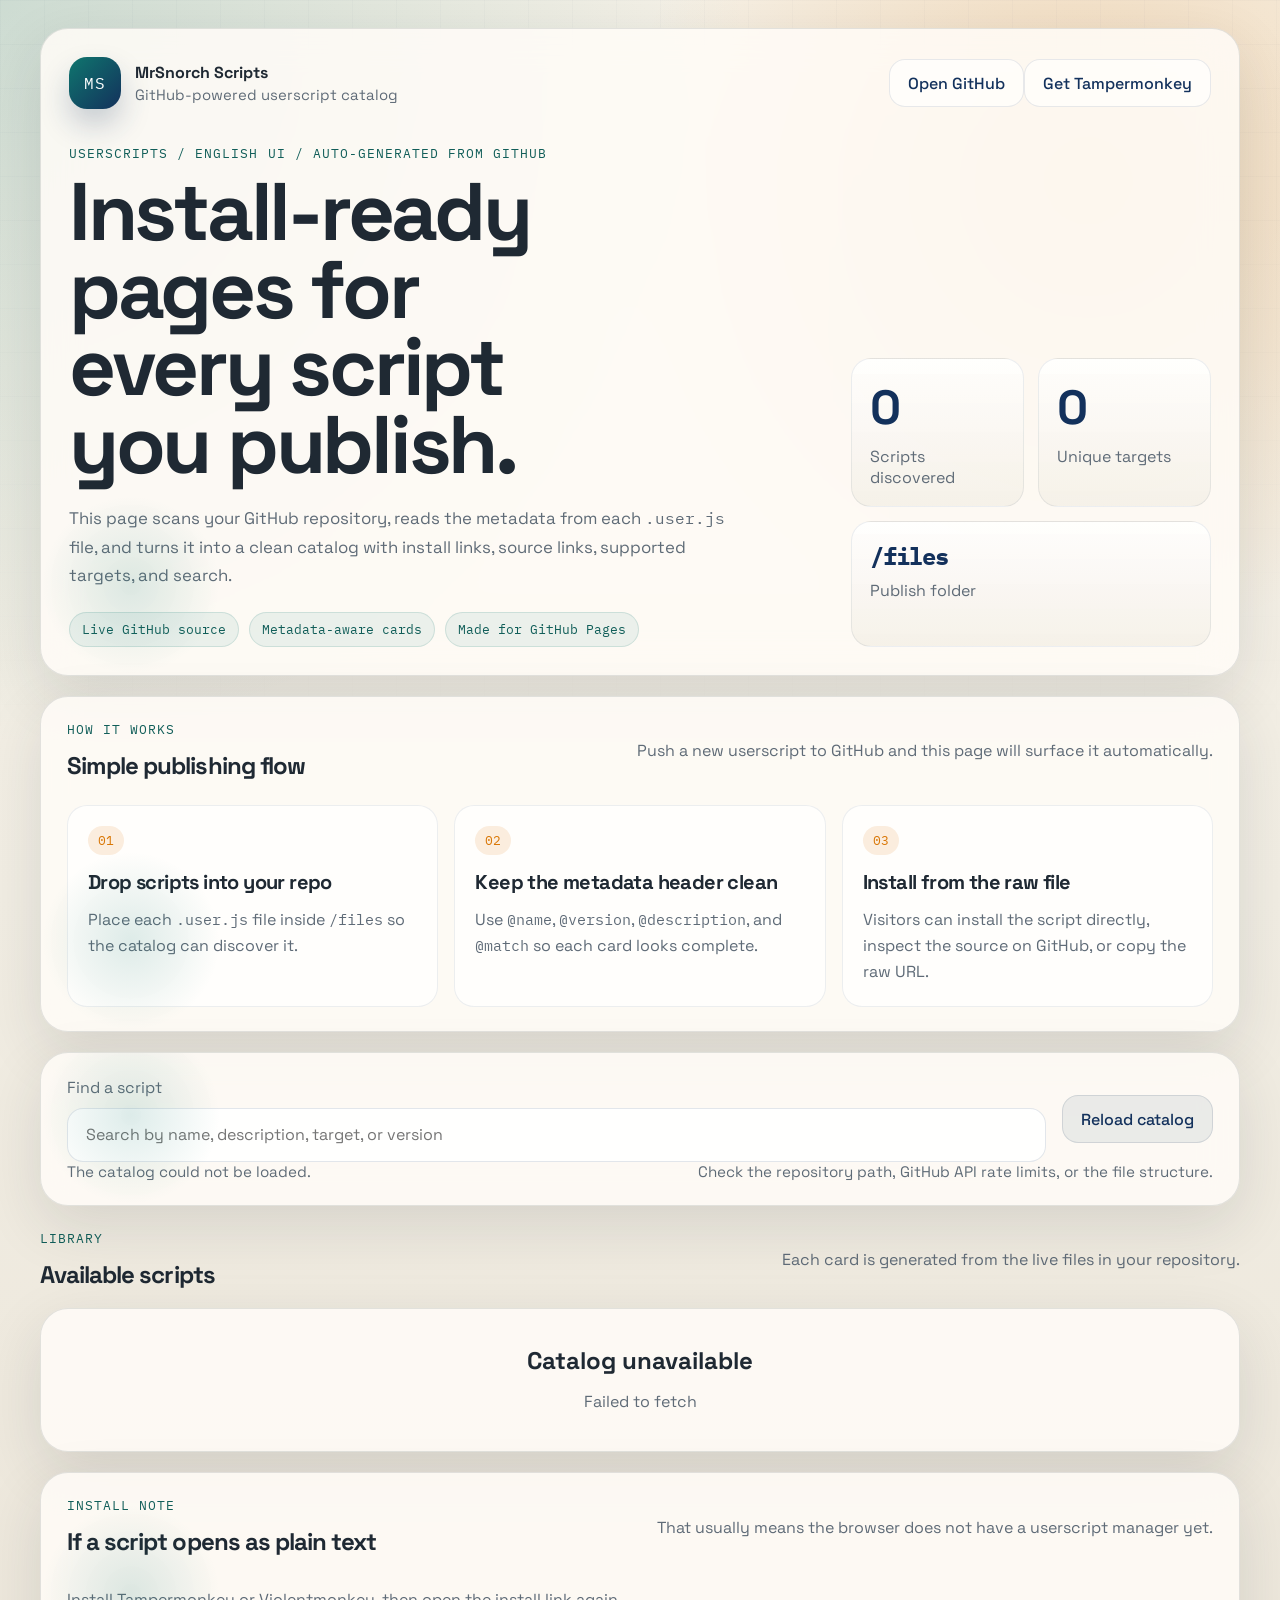
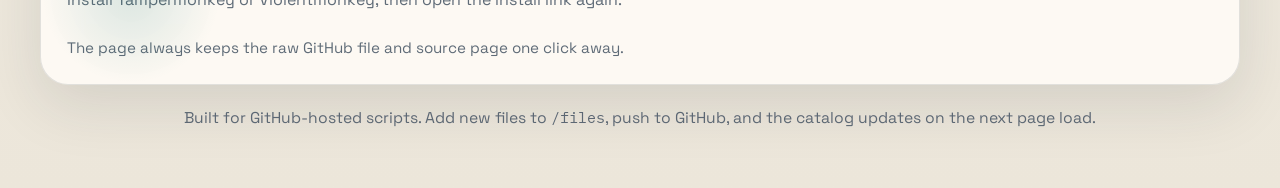
==== index.html @ c948396b "FIX" ====
<!DOCTYPE html>
<html lang="en">
<head>
  <meta charset="UTF-8">
  <meta name="viewport" content="width=device-width, initial-scale=1">
  <meta name="description" content="Install-ready catalog for GitHub-hosted userscripts.">
  <meta name="theme-color" content="#f1ede3">
  <title>MrSnorch Scripts</title>
  <link rel="preconnect" href="https://fonts.googleapis.com">
  <link rel="preconnect" href="https://fonts.gstatic.com" crossorigin>
  <link href="https://fonts.googleapis.com/css2?family=IBM+Plex+Mono:wght@400;500&family=Space+Grotesk:wght@500;700&display=swap" rel="stylesheet">
  <link rel="stylesheet" href="styles.css">
  <script defer src="app.js"></script>
</head>
<body
  data-github-user="MrSnorch"
  data-github-repo="scripts"
  data-scripts-path="files"
  data-owner-name="MrSnorch"
>
  <div class="page-shell">
    <header class="hero panel">
      <div class="hero__top">
        <a class="brand" id="repoBrand" href="https://github.com/MrSnorch/scripts" target="_blank" rel="noreferrer">
          <span class="brand__mark">MS</span>
          <span class="brand__text">
            <strong>MrSnorch Scripts</strong>
            <span>GitHub-powered userscript catalog</span>
          </span>
        </a>

        <div class="hero__actions">
          <a class="button button--ghost" id="repoLink" href="https://github.com/MrSnorch/scripts" target="_blank" rel="noreferrer">Open GitHub</a>
          <a class="button button--ghost" href="https://www.tampermonkey.net/" target="_blank" rel="noreferrer">Get Tampermonkey</a>
        </div>
      </div>

      <div class="hero__content">
        <div class="hero__copy">
          <p class="eyebrow">Userscripts / English UI / Auto-generated from GitHub</p>
          <h1>Install-ready pages for every script you publish.</h1>
          <p class="hero__description">
            This page scans your GitHub repository, reads the metadata from each <code>.user.js</code> file,
            and turns it into a clean catalog with install links, source links, supported targets, and search.
          </p>

          <div class="hero__pills">
            <span class="pill">Live GitHub source</span>
            <span class="pill">Metadata-aware cards</span>
            <span class="pill">Made for GitHub Pages</span>
          </div>
        </div>

        <div class="hero__stats">
          <article class="stat-card">
            <span class="stat-card__value" id="scriptCount">0</span>
            <span class="stat-card__label">Scripts discovered</span>
          </article>
          <article class="stat-card">
            <span class="stat-card__value" id="targetCount">0</span>
            <span class="stat-card__label">Unique targets</span>
          </article>
          <article class="stat-card">
            <span class="stat-card__value stat-card__value--path" id="publishPath">/files</span>
            <span class="stat-card__label">Publish folder</span>
          </article>
        </div>
      </div>
    </header>

    <main class="layout">
      <section class="panel guide">
        <div class="section-head">
          <div>
            <p class="section-head__eyebrow">How it works</p>
            <h2>Simple publishing flow</h2>
          </div>
          <p class="section-head__text">Push a new userscript to GitHub and this page will surface it automatically.</p>
        </div>

        <div class="guide__grid">
          <article class="guide-card">
            <span class="guide-card__step">01</span>
            <h3>Drop scripts into your repo</h3>
            <p>Place each <code>.user.js</code> file inside <code>/files</code> so the catalog can discover it.</p>
          </article>

          <article class="guide-card">
            <span class="guide-card__step">02</span>
            <h3>Keep the metadata header clean</h3>
            <p>Use <code>@name</code>, <code>@version</code>, <code>@description</code>, and <code>@match</code> so each card looks complete.</p>
          </article>

          <article class="guide-card">
            <span class="guide-card__step">03</span>
            <h3>Install from the raw file</h3>
            <p>Visitors can install the script directly, inspect the source on GitHub, or copy the raw URL.</p>
          </article>
        </div>
      </section>

      <section class="panel toolbar">
        <div class="toolbar__row">
          <label class="search-field" for="scriptSearch">
            <span>Find a script</span>
            <input id="scriptSearch" type="search" placeholder="Search by name, description, target, or version">
          </label>

          <button class="button button--secondary" id="reloadButton" type="button">Reload catalog</button>
        </div>

        <div class="toolbar__meta">
          <span id="resultSummary">Loading scripts...</span>
          <span id="statusNote">Powered by GitHub repository contents and userscript metadata.</span>
        </div>
      </section>

      <section class="scripts-section">
        <div class="section-head">
          <div>
            <p class="section-head__eyebrow">Library</p>
            <h2>Available scripts</h2>
          </div>
          <p class="section-head__text">Each card is generated from the live files in your repository.</p>
        </div>

        <div id="scriptGrid" class="script-grid" aria-live="polite"></div>
      </section>

      <section class="panel note-panel">
        <div class="section-head">
          <div>
            <p class="section-head__eyebrow">Install note</p>
            <h2>If a script opens as plain text</h2>
          </div>
          <p class="section-head__text">That usually means the browser does not have a userscript manager yet.</p>
        </div>

        <div class="note-panel__content">
          <p>Install <a href="https://www.tampermonkey.net/" target="_blank" rel="noreferrer">Tampermonkey</a> or <a href="https://violentmonkey.github.io/" target="_blank" rel="noreferrer">Violentmonkey</a>, then open the install link again.</p>
          <p class="note-panel__subtle">The page always keeps the raw GitHub file and source page one click away.</p>
        </div>
      </section>
    </main>

    <footer class="footer">
      <p>Built for GitHub-hosted scripts. Add new files to <code>/files</code>, push to GitHub, and the catalog updates on the next page load.</p>
    </footer>
  </div>

  <div class="toast" id="toast" role="status" aria-live="polite"></div>

  <noscript>
    <div class="noscript">
      <p>This catalog needs JavaScript to load your GitHub scripts and build the install cards.</p>
    </div>
  </noscript>
</body>
</html>
---- styles.css ----
:root {
  --bg: #f1ede3;
  --bg-soft: #fbf8f2;
  --panel: rgba(255, 252, 247, 0.86);
  --panel-strong: rgba(255, 252, 247, 0.94);
  --text: #1f2933;
  --text-muted: #5f6b77;
  --stroke: rgba(31, 41, 51, 0.12);
  --accent: #0f766e;
  --accent-strong: #115e59;
  --accent-warm: #d97706;
  --accent-ink: #13315c;
  --shadow: 0 20px 60px rgba(31, 41, 51, 0.12);
  --radius-lg: 28px;
  --radius-md: 20px;
  --radius-sm: 14px;
}

* {
  box-sizing: border-box;
}

html {
  scroll-behavior: smooth;
}

body {
  margin: 0;
  min-height: 100vh;
  font-family: "Space Grotesk", "Segoe UI", sans-serif;
  color: var(--text);
  background:
    radial-gradient(circle at top left, rgba(15, 118, 110, 0.18), transparent 34%),
    radial-gradient(circle at 85% 10%, rgba(217, 119, 6, 0.22), transparent 24%),
    linear-gradient(180deg, #f7f2e8 0%, #f1ede3 50%, #ece6da 100%);
}

body::before {
  content: "";
  position: fixed;
  inset: 0;
  pointer-events: none;
  background-image:
    linear-gradient(rgba(19, 49, 92, 0.035) 1px, transparent 1px),
    linear-gradient(90deg, rgba(19, 49, 92, 0.035) 1px, transparent 1px);
  background-size: 44px 44px;
  mask-image: linear-gradient(180deg, rgba(0, 0, 0, 0.55), transparent 90%);
}

a {
  color: inherit;
  text-decoration: none;
}

button,
input {
  font: inherit;
}

code {
  font-family: "IBM Plex Mono", "Consolas", monospace;
  font-size: 0.95em;
}

.page-shell {
  width: min(1200px, calc(100% - 32px));
  margin: 0 auto;
  padding: 28px 0 56px;
}

.panel {
  position: relative;
  overflow: hidden;
  border: 1px solid var(--stroke);
  border-radius: var(--radius-lg);
  background: var(--panel);
  box-shadow: var(--shadow);
  backdrop-filter: blur(18px);
}

.panel::after {
  content: "";
  position: absolute;
  inset: auto auto 0 0;
  width: 180px;
  height: 180px;
  background: radial-gradient(circle, rgba(15, 118, 110, 0.14), transparent 70%);
  pointer-events: none;
}

.hero {
  padding: 28px;
}

.hero__top,
.hero__content,
.toolbar__row,
.toolbar__meta,
.section-head,
.hero__actions,
.hero__stats,
.guide__grid,
.script-grid,
.script-card__actions,
.script-card__meta,
.script-card__targets,
.note-panel__content {
  display: flex;
}

.hero__top,
.toolbar__row,
.toolbar__meta,
.section-head {
  align-items: center;
  justify-content: space-between;
  gap: 16px;
}

.hero__content {
  align-items: end;
  justify-content: space-between;
  gap: 28px;
  margin-top: 36px;
}

.brand {
  display: inline-flex;
  align-items: center;
  gap: 14px;
}

.brand__mark {
  display: grid;
  place-items: center;
  width: 52px;
  height: 52px;
  border-radius: 18px;
  background:
    linear-gradient(135deg, var(--accent), var(--accent-ink));
  color: #fff;
  font-family: "IBM Plex Mono", monospace;
  font-size: 1rem;
  letter-spacing: 0.08em;
  text-transform: uppercase;
  box-shadow: 0 16px 30px rgba(19, 49, 92, 0.22);
}

.brand__text {
  display: flex;
  flex-direction: column;
  gap: 2px;
}

.brand__text strong {
  font-size: 1rem;
}

.brand__text span {
  color: var(--text-muted);
  font-size: 0.93rem;
}

.eyebrow,
.section-head__eyebrow {
  margin: 0 0 12px;
  color: var(--accent-strong);
  font-family: "IBM Plex Mono", monospace;
  font-size: 0.8rem;
  letter-spacing: 0.08em;
  text-transform: uppercase;
}

.hero h1,
.section-head h2 {
  margin: 0;
  font-weight: 700;
  letter-spacing: -0.04em;
}

.hero h1 {
  max-width: 10ch;
  font-size: clamp(2.8rem, 8vw, 5.1rem);
  line-height: 0.95;
}

.hero__description,
.section-head__text,
.guide-card p,
.note-panel__content p,
.footer p,
.script-card__description,
.script-card__footnote,
.script-card__empty,
.search-field span,
.toolbar__meta,
.script-card__meta,
.script-card__meta span,
.empty-state p,
.error-state p {
  color: var(--text-muted);
}

.hero__description {
  max-width: 60ch;
  margin: 20px 0 0;
  font-size: 1.05rem;
  line-height: 1.7;
}

.hero__copy {
  flex: 1 1 620px;
}

.hero__stats {
  flex: 0 1 360px;
  flex-wrap: wrap;
  gap: 14px;
}

.stat-card {
  flex: 1 1 160px;
  min-height: 126px;
  padding: 18px;
  border: 1px solid rgba(19, 49, 92, 0.08);
  border-radius: var(--radius-md);
  background: linear-gradient(180deg, rgba(255, 255, 255, 0.84), rgba(244, 239, 230, 0.86));
}

.stat-card__value {
  display: block;
  font-size: clamp(2rem, 5vw, 3rem);
  font-weight: 700;
  letter-spacing: -0.06em;
  color: var(--accent-ink);
}

.stat-card__value--path {
  font-family: "IBM Plex Mono", monospace;
  font-size: 1.5rem;
  letter-spacing: -0.04em;
}

.stat-card__label {
  display: block;
  margin-top: 8px;
  color: var(--text-muted);
}

.hero__actions {
  flex-wrap: wrap;
  justify-content: flex-end;
}

.hero__pills {
  display: flex;
  flex-wrap: wrap;
  gap: 10px;
  margin-top: 22px;
}

.pill,
.chip,
.version-pill {
  display: inline-flex;
  align-items: center;
  border-radius: 999px;
  font-family: "IBM Plex Mono", monospace;
  font-size: 0.8rem;
}

.pill {
  padding: 8px 12px;
  border: 1px solid rgba(15, 118, 110, 0.14);
  background: rgba(15, 118, 110, 0.08);
  color: var(--accent-strong);
}

.layout {
  display: grid;
  gap: 20px;
  margin-top: 20px;
}

.guide,
.toolbar,
.note-panel {
  padding: 24px 26px;
}

.guide__grid {
  flex-wrap: wrap;
  gap: 16px;
  margin-top: 24px;
}

.guide-card {
  flex: 1 1 240px;
  padding: 20px;
  border-radius: var(--radius-md);
  border: 1px solid rgba(19, 49, 92, 0.08);
  background: rgba(255, 255, 255, 0.72);
}

.guide-card__step {
  display: inline-flex;
  margin-bottom: 14px;
  padding: 6px 10px;
  border-radius: 999px;
  background: rgba(217, 119, 6, 0.12);
  color: var(--accent-warm);
  font-family: "IBM Plex Mono", monospace;
  font-size: 0.8rem;
}

.guide-card h3,
.script-card h3 {
  margin: 0;
  font-size: 1.25rem;
  letter-spacing: -0.03em;
}

.guide-card p,
.note-panel__content p,
.script-card__description {
  margin: 12px 0 0;
  line-height: 1.65;
}

.search-field {
  display: grid;
  gap: 10px;
  flex: 1 1 420px;
}

.search-field input {
  width: 100%;
  min-height: 54px;
  padding: 14px 18px;
  border: 1px solid rgba(19, 49, 92, 0.12);
  border-radius: 16px;
  background: rgba(255, 255, 255, 0.88);
  color: var(--text);
  box-shadow: inset 0 1px 0 rgba(255, 255, 255, 0.75);
}

.search-field input:focus {
  outline: 2px solid rgba(15, 118, 110, 0.18);
  border-color: rgba(15, 118, 110, 0.34);
}

.toolbar__meta {
  flex-wrap: wrap;
  font-size: 0.95rem;
}

.scripts-section {
  padding-top: 4px;
}

.script-grid {
  display: grid;
  grid-template-columns: repeat(auto-fit, minmax(min(100%, 340px), 1fr));
  gap: 18px;
  margin-top: 18px;
}

.script-card,
.empty-state,
.error-state {
  border: 1px solid var(--stroke);
  border-radius: var(--radius-lg);
  box-shadow: var(--shadow);
}

.script-card {
  padding: 24px;
  background: var(--panel-strong);
}

.script-card__top {
  display: flex;
  align-items: flex-start;
  justify-content: space-between;
  gap: 16px;
}

.script-card__kicker {
  margin: 0 0 8px;
  color: var(--accent-warm);
  font-family: "IBM Plex Mono", monospace;
  font-size: 0.78rem;
  letter-spacing: 0.08em;
  text-transform: uppercase;
}

.version-pill {
  flex-shrink: 0;
  padding: 8px 12px;
  background: rgba(19, 49, 92, 0.07);
  color: var(--accent-ink);
}

.script-card__description {
  min-height: 3.4em;
}

.script-card__meta {
  flex-wrap: wrap;
  gap: 10px 14px;
  margin-top: 16px;
  font-family: "IBM Plex Mono", monospace;
  font-size: 0.78rem;
}

.script-card__meta span {
  display: inline-flex;
  align-items: center;
  gap: 6px;
}

.script-card__targets {
  flex-wrap: wrap;
  gap: 10px;
  margin-top: 18px;
}

.chip {
  padding: 7px 11px;
  border: 1px solid rgba(15, 118, 110, 0.12);
  background: rgba(15, 118, 110, 0.08);
  color: var(--accent-strong);
}

.chip--muted {
  border-color: rgba(19, 49, 92, 0.1);
  background: rgba(19, 49, 92, 0.06);
  color: var(--accent-ink);
}

.chip--warning {
  border-color: rgba(217, 119, 6, 0.16);
  background: rgba(217, 119, 6, 0.1);
  color: #9a5a05;
}

.script-card__actions {
  flex-wrap: wrap;
  gap: 10px;
  margin-top: 22px;
}

.button {
  display: inline-flex;
  align-items: center;
  justify-content: center;
  min-height: 48px;
  padding: 0 18px;
  border: 1px solid transparent;
  border-radius: 16px;
  background: var(--accent-ink);
  color: #fff;
  font-weight: 500;
  cursor: pointer;
  transition: transform 0.18s ease, box-shadow 0.18s ease, background 0.18s ease, border-color 0.18s ease;
}

.button:hover,
.button:focus-visible {
  transform: translateY(-1px);
  box-shadow: 0 14px 28px rgba(19, 49, 92, 0.18);
}

.button--primary {
  background: linear-gradient(135deg, var(--accent), var(--accent-ink));
}

.button--secondary {
  background: rgba(19, 49, 92, 0.08);
  border-color: rgba(19, 49, 92, 0.12);
  color: var(--accent-ink);
}

.button--ghost {
  background: rgba(255, 255, 255, 0.66);
  border-color: rgba(19, 49, 92, 0.1);
  color: var(--accent-ink);
}

.button:disabled {
  cursor: wait;
  opacity: 0.7;
  transform: none;
  box-shadow: none;
}

.script-card__footnote {
  margin: 14px 0 0;
  font-size: 0.92rem;
  line-height: 1.55;
}

.note-panel__content {
  flex-direction: column;
  gap: 10px;
  margin-top: 18px;
}

.note-panel__subtle {
  font-size: 0.95rem;
}

.empty-state,
.error-state {
  width: 100%;
  grid-column: 1 / -1;
  padding: 36px 28px;
  background: var(--panel);
  text-align: center;
}

.empty-state h3,
.error-state h3 {
  margin: 0;
  font-size: 1.5rem;
}

.empty-state p,
.error-state p {
  max-width: 52ch;
  margin: 12px auto 0;
  line-height: 1.7;
}

.skeleton {
  position: relative;
  overflow: hidden;
}

.skeleton::before {
  content: "";
  position: absolute;
  inset: 0;
  background: linear-gradient(90deg, transparent, rgba(255, 255, 255, 0.65), transparent);
  transform: translateX(-100%);
  animation: shimmer 1.6s infinite;
}

.skeleton__line {
  border-radius: 999px;
  background: rgba(19, 49, 92, 0.08);
}

.skeleton__line--title {
  width: 62%;
  height: 20px;
}

.skeleton__line--text {
  width: 100%;
  height: 12px;
  margin-top: 12px;
}

.skeleton__line--short {
  width: 74%;
}

.footer {
  padding: 20px 4px 0;
}

.footer p {
  margin: 0;
  text-align: center;
  font-size: 0.98rem;
  line-height: 1.7;
}

.toast,
.noscript {
  position: fixed;
  left: 50%;
  transform: translateX(-50%);
  border-radius: 999px;
  box-shadow: 0 20px 40px rgba(19, 49, 92, 0.16);
}

.toast {
  bottom: 24px;
  z-index: 20;
  padding: 12px 16px;
  background: rgba(19, 49, 92, 0.92);
  color: #fff;
  opacity: 0;
  pointer-events: none;
  transition: opacity 0.22s ease, transform 0.22s ease;
}

.toast.is-visible {
  opacity: 1;
  transform: translateX(-50%) translateY(-6px);
}

.noscript {
  top: 18px;
  z-index: 30;
  width: min(680px, calc(100% - 32px));
  padding: 14px 18px;
  background: rgba(154, 90, 5, 0.94);
  color: #fff;
}

.noscript p {
  margin: 0;
  text-align: center;
}

@keyframes shimmer {
  to {
    transform: translateX(100%);
  }
}

@media (max-width: 920px) {
  .hero__top,
  .hero__content,
  .toolbar__row,
  .section-head {
    flex-direction: column;
    align-items: stretch;
  }

  .hero__actions {
    justify-content: flex-start;
  }

  .hero h1 {
    max-width: 12ch;
  }
}

@media (max-width: 640px) {
  .page-shell {
    width: min(100% - 20px, 1200px);
    padding-top: 16px;
  }

  .hero,
  .guide,
  .toolbar,
  .note-panel,
  .script-card,
  .empty-state,
  .error-state {
    padding-left: 18px;
    padding-right: 18px;
  }

  .hero {
    padding-top: 20px;
    padding-bottom: 20px;
  }

  .brand {
    align-items: flex-start;
  }

  .brand__mark {
    width: 46px;
    height: 46px;
    border-radius: 16px;
  }

  .button,
  .search-field input {
    width: 100%;
  }

  .script-card__top {
    flex-direction: column;
  }
}
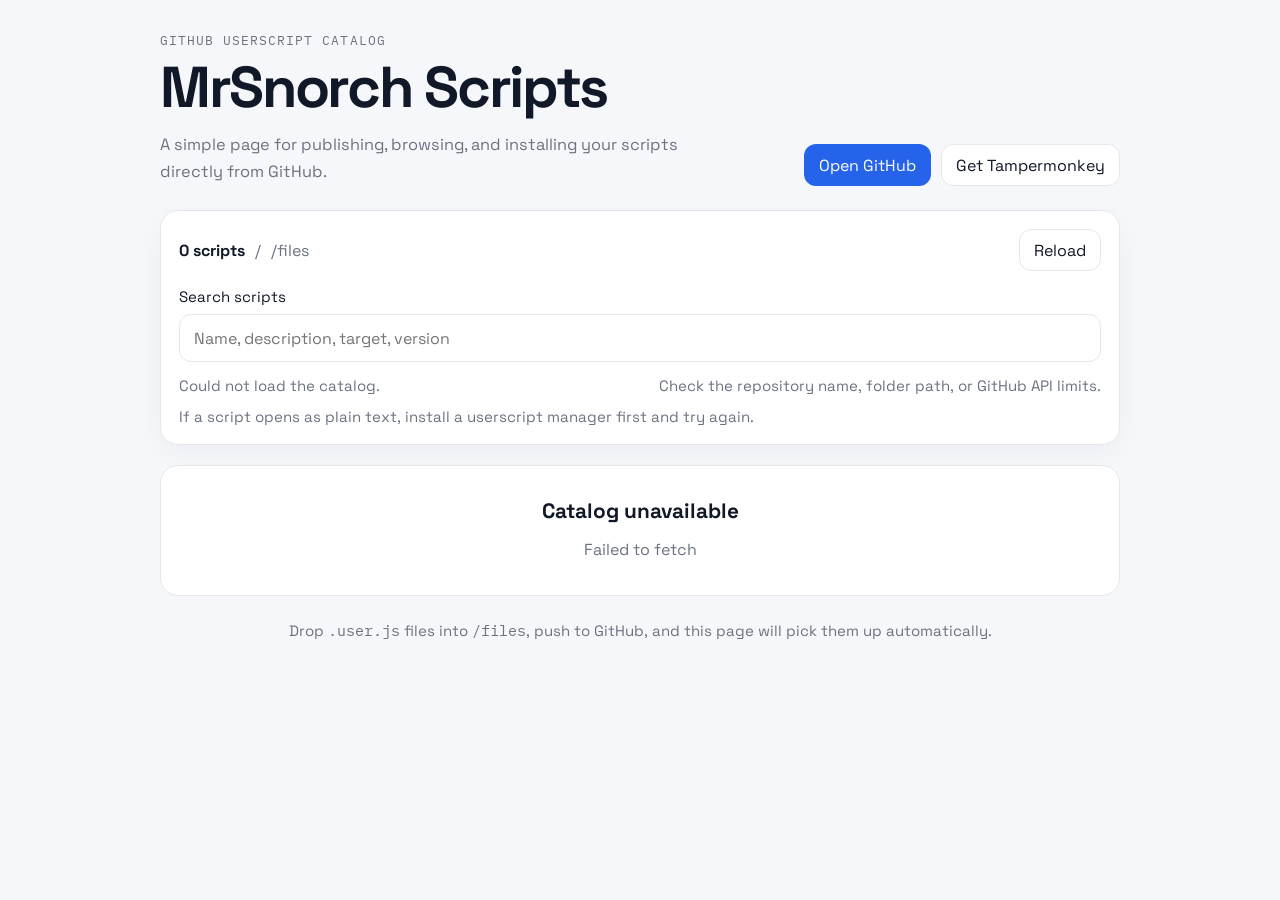
==== commit ceae2cf3: "FIX" ====
--- a/index.html
+++ b/index.html
@@ -3,8 +3,8 @@
 <head>
   <meta charset="UTF-8">
   <meta name="viewport" content="width=device-width, initial-scale=1">
-  <meta name="description" content="Install-ready catalog for GitHub-hosted userscripts.">
-  <meta name="theme-color" content="#f1ede3">
+  <meta name="description" content="Simple GitHub catalog for userscripts.">
+  <meta name="theme-color" content="#f6f7fb">
   <title>MrSnorch Scripts</title>
   <link rel="preconnect" href="https://fonts.googleapis.com">
   <link rel="preconnect" href="https://fonts.gstatic.com" crossorigin>
@@ -18,133 +18,54 @@
   data-scripts-path="files"
   data-owner-name="MrSnorch"
 >
-  <div class="page-shell">
-    <header class="hero panel">
-      <div class="hero__top">
-        <a class="brand" id="repoBrand" href="https://github.com/MrSnorch/scripts" target="_blank" rel="noreferrer">
-          <span class="brand__mark">MS</span>
-          <span class="brand__text">
-            <strong>MrSnorch Scripts</strong>
-            <span>GitHub-powered userscript catalog</span>
-          </span>
-        </a>
-
-        <div class="hero__actions">
-          <a class="button button--ghost" id="repoLink" href="https://github.com/MrSnorch/scripts" target="_blank" rel="noreferrer">Open GitHub</a>
-          <a class="button button--ghost" href="https://www.tampermonkey.net/" target="_blank" rel="noreferrer">Get Tampermonkey</a>
-        </div>
+  <div class="page">
+    <header class="hero">
+      <div class="hero__content">
+        <p class="hero__eyebrow">GitHub userscript catalog</p>
+        <h1 id="repoBrand">MrSnorch Scripts</h1>
+        <p class="hero__lead">
+          A simple page for publishing, browsing, and installing your scripts directly from GitHub.
+        </p>
       </div>
 
-      <div class="hero__content">
-        <div class="hero__copy">
-          <p class="eyebrow">Userscripts / English UI / Auto-generated from GitHub</p>
-          <h1>Install-ready pages for every script you publish.</h1>
-          <p class="hero__description">
-            This page scans your GitHub repository, reads the metadata from each <code>.user.js</code> file,
-            and turns it into a clean catalog with install links, source links, supported targets, and search.
-          </p>
-
-          <div class="hero__pills">
-            <span class="pill">Live GitHub source</span>
-            <span class="pill">Metadata-aware cards</span>
-            <span class="pill">Made for GitHub Pages</span>
-          </div>
-        </div>
-
-        <div class="hero__stats">
-          <article class="stat-card">
-            <span class="stat-card__value" id="scriptCount">0</span>
-            <span class="stat-card__label">Scripts discovered</span>
-          </article>
-          <article class="stat-card">
-            <span class="stat-card__value" id="targetCount">0</span>
-            <span class="stat-card__label">Unique targets</span>
-          </article>
-          <article class="stat-card">
-            <span class="stat-card__value stat-card__value--path" id="publishPath">/files</span>
-            <span class="stat-card__label">Publish folder</span>
-          </article>
-        </div>
+      <div class="hero__actions">
+        <a class="button button--primary" id="repoLink" href="https://github.com/MrSnorch/scripts" target="_blank" rel="noreferrer">Open GitHub</a>
+        <a class="button button--secondary" href="https://www.tampermonkey.net/" target="_blank" rel="noreferrer">Get Tampermonkey</a>
       </div>
     </header>
 
-    <main class="layout">
-      <section class="panel guide">
-        <div class="section-head">
-          <div>
-            <p class="section-head__eyebrow">How it works</p>
-            <h2>Simple publishing flow</h2>
-          </div>
-          <p class="section-head__text">Push a new userscript to GitHub and this page will surface it automatically.</p>
+    <section class="panel toolbar">
+      <div class="toolbar__top">
+        <div class="toolbar__meta">
+          <span id="scriptCount" class="toolbar__count">0 scripts</span>
+          <span class="toolbar__sep">/</span>
+          <span id="publishPath">/files</span>
         </div>
 
-        <div class="guide__grid">
-          <article class="guide-card">
-            <span class="guide-card__step">01</span>
-            <h3>Drop scripts into your repo</h3>
-            <p>Place each <code>.user.js</code> file inside <code>/files</code> so the catalog can discover it.</p>
-          </article>
+        <button class="button button--secondary" id="reloadButton" type="button">Reload</button>
+      </div>
 
-          <article class="guide-card">
-            <span class="guide-card__step">02</span>
-            <h3>Keep the metadata header clean</h3>
-            <p>Use <code>@name</code>, <code>@version</code>, <code>@description</code>, and <code>@match</code> so each card looks complete.</p>
-          </article>
+      <label class="search-field" for="scriptSearch">
+        <span>Search scripts</span>
+        <input id="scriptSearch" type="search" placeholder="Name, description, target, version">
+      </label>
 
-          <article class="guide-card">
-            <span class="guide-card__step">03</span>
-            <h3>Install from the raw file</h3>
-            <p>Visitors can install the script directly, inspect the source on GitHub, or copy the raw URL.</p>
-          </article>
-        </div>
-      </section>
+      <div class="toolbar__bottom">
+        <span id="resultSummary">Loading scripts...</span>
+        <span id="statusNote">Install links open the raw GitHub file. Source links open the repository page.</span>
+      </div>
 
-      <section class="panel toolbar">
-        <div class="toolbar__row">
-          <label class="search-field" for="scriptSearch">
-            <span>Find a script</span>
-            <input id="scriptSearch" type="search" placeholder="Search by name, description, target, or version">
-          </label>
+      <p class="toolbar__note">
+        If a script opens as plain text, install a userscript manager first and try again.
+      </p>
+    </section>
 
-          <button class="button button--secondary" id="reloadButton" type="button">Reload catalog</button>
-        </div>
-
-        <div class="toolbar__meta">
-          <span id="resultSummary">Loading scripts...</span>
-          <span id="statusNote">Powered by GitHub repository contents and userscript metadata.</span>
-        </div>
-      </section>
-
-      <section class="scripts-section">
-        <div class="section-head">
-          <div>
-            <p class="section-head__eyebrow">Library</p>
-            <h2>Available scripts</h2>
-          </div>
-          <p class="section-head__text">Each card is generated from the live files in your repository.</p>
-        </div>
-
-        <div id="scriptGrid" class="script-grid" aria-live="polite"></div>
-      </section>
-
-      <section class="panel note-panel">
-        <div class="section-head">
-          <div>
-            <p class="section-head__eyebrow">Install note</p>
-            <h2>If a script opens as plain text</h2>
-          </div>
-          <p class="section-head__text">That usually means the browser does not have a userscript manager yet.</p>
-        </div>
-
-        <div class="note-panel__content">
-          <p>Install <a href="https://www.tampermonkey.net/" target="_blank" rel="noreferrer">Tampermonkey</a> or <a href="https://violentmonkey.github.io/" target="_blank" rel="noreferrer">Violentmonkey</a>, then open the install link again.</p>
-          <p class="note-panel__subtle">The page always keeps the raw GitHub file and source page one click away.</p>
-        </div>
-      </section>
+    <main>
+      <div id="scriptGrid" class="script-grid" aria-live="polite"></div>
     </main>
 
     <footer class="footer">
-      <p>Built for GitHub-hosted scripts. Add new files to <code>/files</code>, push to GitHub, and the catalog updates on the next page load.</p>
+      <p>Drop <code>.user.js</code> files into <code>/files</code>, push to GitHub, and this page will pick them up automatically.</p>
     </footer>
   </div>
 
@@ -152,7 +73,7 @@
 
   <noscript>
     <div class="noscript">
-      <p>This catalog needs JavaScript to load your GitHub scripts and build the install cards.</p>
+      <p>This page needs JavaScript to load scripts from GitHub.</p>
     </div>
   </noscript>
 </body>
--- a/styles.css
+++ b/styles.css
@@ -1,19 +1,14 @@
 :root {
-  --bg: #f1ede3;
-  --bg-soft: #fbf8f2;
-  --panel: rgba(255, 252, 247, 0.86);
-  --panel-strong: rgba(255, 252, 247, 0.94);
-  --text: #1f2933;
-  --text-muted: #5f6b77;
-  --stroke: rgba(31, 41, 51, 0.12);
-  --accent: #0f766e;
-  --accent-strong: #115e59;
-  --accent-warm: #d97706;
-  --accent-ink: #13315c;
-  --shadow: 0 20px 60px rgba(31, 41, 51, 0.12);
-  --radius-lg: 28px;
-  --radius-md: 20px;
-  --radius-sm: 14px;
+  --bg: #f6f7fb;
+  --panel: #ffffff;
+  --text: #111827;
+  --muted: #6b7280;
+  --border: #e5e7eb;
+  --accent: #2563eb;
+  --accent-strong: #1d4ed8;
+  --accent-soft: #eff6ff;
+  --mono: "IBM Plex Mono", "Consolas", monospace;
+  --sans: "Space Grotesk", "Segoe UI", sans-serif;
 }
 
 * {
@@ -27,24 +22,9 @@
 body {
   margin: 0;
   min-height: 100vh;
-  font-family: "Space Grotesk", "Segoe UI", sans-serif;
+  font-family: var(--sans);
   color: var(--text);
-  background:
-    radial-gradient(circle at top left, rgba(15, 118, 110, 0.18), transparent 34%),
-    radial-gradient(circle at 85% 10%, rgba(217, 119, 6, 0.22), transparent 24%),
-    linear-gradient(180deg, #f7f2e8 0%, #f1ede3 50%, #ece6da 100%);
-}
-
-body::before {
-  content: "";
-  position: fixed;
-  inset: 0;
-  pointer-events: none;
-  background-image:
-    linear-gradient(rgba(19, 49, 92, 0.035) 1px, transparent 1px),
-    linear-gradient(90deg, rgba(19, 49, 92, 0.035) 1px, transparent 1px);
-  background-size: 44px 44px;
-  mask-image: linear-gradient(180deg, rgba(0, 0, 0, 0.55), transparent 90%);
+  background: var(--bg);
 }
 
 a {
@@ -58,476 +38,281 @@
 }
 
 code {
-  font-family: "IBM Plex Mono", "Consolas", monospace;
-  font-size: 0.95em;
-}
-
-.page-shell {
-  width: min(1200px, calc(100% - 32px));
+  font-family: var(--mono);
+}
+
+.page {
+  width: min(960px, calc(100% - 32px));
   margin: 0 auto;
-  padding: 28px 0 56px;
-}
-
-.panel {
-  position: relative;
-  overflow: hidden;
-  border: 1px solid var(--stroke);
-  border-radius: var(--radius-lg);
-  background: var(--panel);
-  box-shadow: var(--shadow);
-  backdrop-filter: blur(18px);
-}
-
-.panel::after {
-  content: "";
-  position: absolute;
-  inset: auto auto 0 0;
-  width: 180px;
-  height: 180px;
-  background: radial-gradient(circle, rgba(15, 118, 110, 0.14), transparent 70%);
-  pointer-events: none;
+  padding: 32px 0 48px;
 }
 
 .hero {
-  padding: 28px;
-}
-
-.hero__top,
-.hero__content,
-.toolbar__row,
-.toolbar__meta,
-.section-head,
-.hero__actions,
-.hero__stats,
-.guide__grid,
-.script-grid,
-.script-card__actions,
-.script-card__meta,
-.script-card__targets,
-.note-panel__content {
   display: flex;
-}
-
-.hero__top,
-.toolbar__row,
-.toolbar__meta,
-.section-head {
-  align-items: center;
-  justify-content: space-between;
-  gap: 16px;
-}
-
-.hero__content {
   align-items: end;
   justify-content: space-between;
-  gap: 28px;
-  margin-top: 36px;
-}
-
-.brand {
-  display: inline-flex;
-  align-items: center;
-  gap: 14px;
-}
-
-.brand__mark {
-  display: grid;
-  place-items: center;
-  width: 52px;
-  height: 52px;
-  border-radius: 18px;
-  background:
-    linear-gradient(135deg, var(--accent), var(--accent-ink));
-  color: #fff;
-  font-family: "IBM Plex Mono", monospace;
-  font-size: 1rem;
-  letter-spacing: 0.08em;
-  text-transform: uppercase;
-  box-shadow: 0 16px 30px rgba(19, 49, 92, 0.22);
-}
-
-.brand__text {
-  display: flex;
-  flex-direction: column;
-  gap: 2px;
-}
-
-.brand__text strong {
-  font-size: 1rem;
-}
-
-.brand__text span {
-  color: var(--text-muted);
-  font-size: 0.93rem;
-}
-
-.eyebrow,
-.section-head__eyebrow {
-  margin: 0 0 12px;
-  color: var(--accent-strong);
-  font-family: "IBM Plex Mono", monospace;
+  gap: 24px;
+  margin-bottom: 24px;
+}
+
+.hero__content {
+  max-width: 620px;
+}
+
+.hero__eyebrow {
+  margin: 0 0 10px;
+  color: var(--muted);
+  font-family: var(--mono);
   font-size: 0.8rem;
   letter-spacing: 0.08em;
   text-transform: uppercase;
 }
 
-.hero h1,
-.section-head h2 {
+.hero h1 {
   margin: 0;
-  font-weight: 700;
+  font-size: clamp(2.2rem, 6vw, 3.6rem);
+  line-height: 1;
   letter-spacing: -0.04em;
 }
 
-.hero h1 {
-  max-width: 10ch;
-  font-size: clamp(2.8rem, 8vw, 5.1rem);
-  line-height: 0.95;
-}
-
-.hero__description,
-.section-head__text,
-.guide-card p,
-.note-panel__content p,
-.footer p,
-.script-card__description,
-.script-card__footnote,
-.script-card__empty,
-.search-field span,
-.toolbar__meta,
-.script-card__meta,
-.script-card__meta span,
-.empty-state p,
-.error-state p {
-  color: var(--text-muted);
-}
-
-.hero__description {
-  max-width: 60ch;
-  margin: 20px 0 0;
-  font-size: 1.05rem;
+.hero__lead {
+  margin: 14px 0 0;
+  max-width: 56ch;
+  color: var(--muted);
+  font-size: 1.02rem;
   line-height: 1.7;
 }
 
-.hero__copy {
-  flex: 1 1 620px;
-}
-
-.hero__stats {
-  flex: 0 1 360px;
-  flex-wrap: wrap;
-  gap: 14px;
-}
-
-.stat-card {
-  flex: 1 1 160px;
-  min-height: 126px;
-  padding: 18px;
-  border: 1px solid rgba(19, 49, 92, 0.08);
-  border-radius: var(--radius-md);
-  background: linear-gradient(180deg, rgba(255, 255, 255, 0.84), rgba(244, 239, 230, 0.86));
-}
-
-.stat-card__value {
-  display: block;
-  font-size: clamp(2rem, 5vw, 3rem);
-  font-weight: 700;
-  letter-spacing: -0.06em;
-  color: var(--accent-ink);
-}
-
-.stat-card__value--path {
-  font-family: "IBM Plex Mono", monospace;
-  font-size: 1.5rem;
-  letter-spacing: -0.04em;
-}
-
-.stat-card__label {
-  display: block;
-  margin-top: 8px;
-  color: var(--text-muted);
-}
-
 .hero__actions {
-  flex-wrap: wrap;
-  justify-content: flex-end;
-}
-
-.hero__pills {
   display: flex;
   flex-wrap: wrap;
   gap: 10px;
-  margin-top: 22px;
-}
-
-.pill,
-.chip,
-.version-pill {
-  display: inline-flex;
+}
+
+.panel {
+  background: var(--panel);
+  border: 1px solid var(--border);
+  border-radius: 18px;
+  box-shadow: 0 10px 30px rgba(17, 24, 39, 0.04);
+}
+
+.toolbar {
+  padding: 18px;
+}
+
+.toolbar__top,
+.toolbar__bottom {
+  display: flex;
   align-items: center;
-  border-radius: 999px;
-  font-family: "IBM Plex Mono", monospace;
-  font-size: 0.8rem;
-}
-
-.pill {
-  padding: 8px 12px;
-  border: 1px solid rgba(15, 118, 110, 0.14);
-  background: rgba(15, 118, 110, 0.08);
-  color: var(--accent-strong);
-}
-
-.layout {
-  display: grid;
-  gap: 20px;
-  margin-top: 20px;
-}
-
-.guide,
-.toolbar,
-.note-panel {
-  padding: 24px 26px;
-}
-
-.guide__grid {
+  justify-content: space-between;
+  gap: 14px;
   flex-wrap: wrap;
-  gap: 16px;
-  margin-top: 24px;
-}
-
-.guide-card {
-  flex: 1 1 240px;
-  padding: 20px;
-  border-radius: var(--radius-md);
-  border: 1px solid rgba(19, 49, 92, 0.08);
-  background: rgba(255, 255, 255, 0.72);
-}
-
-.guide-card__step {
-  display: inline-flex;
-  margin-bottom: 14px;
-  padding: 6px 10px;
-  border-radius: 999px;
-  background: rgba(217, 119, 6, 0.12);
-  color: var(--accent-warm);
-  font-family: "IBM Plex Mono", monospace;
-  font-size: 0.8rem;
-}
-
-.guide-card h3,
-.script-card h3 {
-  margin: 0;
-  font-size: 1.25rem;
-  letter-spacing: -0.03em;
-}
-
-.guide-card p,
-.note-panel__content p,
-.script-card__description {
-  margin: 12px 0 0;
-  line-height: 1.65;
+}
+
+.toolbar__meta,
+.script-card__meta,
+.script-card__actions {
+  display: flex;
+  align-items: center;
+  gap: 10px;
+  flex-wrap: wrap;
+}
+
+.toolbar__count {
+  color: var(--text);
+  font-weight: 700;
+}
+
+.toolbar__sep,
+.toolbar__meta,
+.toolbar__bottom,
+.toolbar__note,
+.script-card__description,
+.script-card__targets,
+.script-card__meta,
+.script-card__file,
+.footer,
+.empty-state p,
+.error-state p {
+  color: var(--muted);
 }
 
 .search-field {
   display: grid;
-  gap: 10px;
-  flex: 1 1 420px;
+  gap: 8px;
+  margin-top: 16px;
+}
+
+.search-field span {
+  font-size: 0.94rem;
 }
 
 .search-field input {
   width: 100%;
-  min-height: 54px;
-  padding: 14px 18px;
-  border: 1px solid rgba(19, 49, 92, 0.12);
-  border-radius: 16px;
-  background: rgba(255, 255, 255, 0.88);
+  min-height: 48px;
+  padding: 12px 14px;
+  border: 1px solid var(--border);
+  border-radius: 12px;
+  background: #fff;
   color: var(--text);
-  box-shadow: inset 0 1px 0 rgba(255, 255, 255, 0.75);
 }
 
 .search-field input:focus {
-  outline: 2px solid rgba(15, 118, 110, 0.18);
-  border-color: rgba(15, 118, 110, 0.34);
-}
-
-.toolbar__meta {
-  flex-wrap: wrap;
-  font-size: 0.95rem;
-}
-
-.scripts-section {
-  padding-top: 4px;
+  outline: 2px solid rgba(37, 99, 235, 0.14);
+  border-color: rgba(37, 99, 235, 0.4);
+}
+
+.toolbar__bottom {
+  margin-top: 14px;
+  font-size: 0.94rem;
+}
+
+.toolbar__note {
+  margin: 12px 0 0;
+  font-size: 0.94rem;
 }
 
 .script-grid {
   display: grid;
-  grid-template-columns: repeat(auto-fit, minmax(min(100%, 340px), 1fr));
-  gap: 18px;
-  margin-top: 18px;
+  grid-template-columns: repeat(auto-fit, minmax(min(100%, 320px), 1fr));
+  gap: 16px;
+  margin-top: 20px;
 }
 
 .script-card,
 .empty-state,
 .error-state {
-  border: 1px solid var(--stroke);
-  border-radius: var(--radius-lg);
-  box-shadow: var(--shadow);
+  background: var(--panel);
+  border: 1px solid var(--border);
+  border-radius: 18px;
 }
 
 .script-card {
-  padding: 24px;
-  background: var(--panel-strong);
-}
-
-.script-card__top {
+  padding: 20px;
+}
+
+.script-card__head {
   display: flex;
-  align-items: flex-start;
+  align-items: start;
   justify-content: space-between;
-  gap: 16px;
-}
-
-.script-card__kicker {
-  margin: 0 0 8px;
-  color: var(--accent-warm);
-  font-family: "IBM Plex Mono", monospace;
+  gap: 14px;
+}
+
+.script-card h2 {
+  margin: 0;
+  font-size: 1.2rem;
+  line-height: 1.2;
+}
+
+.script-card__file {
+  margin: 6px 0 0;
+  font-family: var(--mono);
+  font-size: 0.76rem;
+}
+
+.script-card__version {
+  flex-shrink: 0;
+  padding: 6px 10px;
+  border-radius: 999px;
+  background: var(--accent-soft);
+  color: var(--accent-strong);
+  font-family: var(--mono);
+  font-size: 0.8rem;
+}
+
+.script-card__description {
+  margin: 14px 0 0;
+  line-height: 1.65;
+}
+
+.script-card__targets {
+  margin: 14px 0 0;
+  font-size: 0.94rem;
+  line-height: 1.5;
+}
+
+.script-card__meta {
+  margin-top: 12px;
+  font-family: var(--mono);
   font-size: 0.78rem;
-  letter-spacing: 0.08em;
-  text-transform: uppercase;
-}
-
-.version-pill {
-  flex-shrink: 0;
-  padding: 8px 12px;
-  background: rgba(19, 49, 92, 0.07);
-  color: var(--accent-ink);
-}
-
-.script-card__description {
-  min-height: 3.4em;
-}
-
-.script-card__meta {
-  flex-wrap: wrap;
-  gap: 10px 14px;
+}
+
+.script-card__actions {
   margin-top: 16px;
-  font-family: "IBM Plex Mono", monospace;
-  font-size: 0.78rem;
-}
-
-.script-card__meta span {
-  display: inline-flex;
-  align-items: center;
-  gap: 6px;
-}
-
-.script-card__targets {
-  flex-wrap: wrap;
-  gap: 10px;
-  margin-top: 18px;
-}
-
-.chip {
-  padding: 7px 11px;
-  border: 1px solid rgba(15, 118, 110, 0.12);
-  background: rgba(15, 118, 110, 0.08);
-  color: var(--accent-strong);
-}
-
-.chip--muted {
-  border-color: rgba(19, 49, 92, 0.1);
-  background: rgba(19, 49, 92, 0.06);
-  color: var(--accent-ink);
-}
-
-.chip--warning {
-  border-color: rgba(217, 119, 6, 0.16);
-  background: rgba(217, 119, 6, 0.1);
-  color: #9a5a05;
-}
-
-.script-card__actions {
-  flex-wrap: wrap;
-  gap: 10px;
-  margin-top: 22px;
 }
 
 .button {
   display: inline-flex;
   align-items: center;
   justify-content: center;
-  min-height: 48px;
-  padding: 0 18px;
+  min-height: 42px;
+  padding: 0 14px;
   border: 1px solid transparent;
-  border-radius: 16px;
-  background: var(--accent-ink);
+  border-radius: 12px;
+  cursor: pointer;
+  transition: background 0.18s ease, border-color 0.18s ease, color 0.18s ease;
+}
+
+.button--primary {
+  background: var(--accent);
   color: #fff;
-  font-weight: 500;
-  cursor: pointer;
-  transition: transform 0.18s ease, box-shadow 0.18s ease, background 0.18s ease, border-color 0.18s ease;
-}
-
-.button:hover,
-.button:focus-visible {
-  transform: translateY(-1px);
-  box-shadow: 0 14px 28px rgba(19, 49, 92, 0.18);
-}
-
-.button--primary {
-  background: linear-gradient(135deg, var(--accent), var(--accent-ink));
-}
-
-.button--secondary {
-  background: rgba(19, 49, 92, 0.08);
-  border-color: rgba(19, 49, 92, 0.12);
-  color: var(--accent-ink);
-}
-
+}
+
+.button--primary:hover,
+.button--primary:focus-visible {
+  background: var(--accent-strong);
+}
+
+.button--secondary,
 .button--ghost {
-  background: rgba(255, 255, 255, 0.66);
-  border-color: rgba(19, 49, 92, 0.1);
-  color: var(--accent-ink);
-}
-
-.button:disabled {
-  cursor: wait;
-  opacity: 0.7;
-  transform: none;
-  box-shadow: none;
-}
-
-.script-card__footnote {
-  margin: 14px 0 0;
-  font-size: 0.92rem;
-  line-height: 1.55;
-}
-
-.note-panel__content {
-  flex-direction: column;
-  gap: 10px;
-  margin-top: 18px;
-}
-
-.note-panel__subtle {
-  font-size: 0.95rem;
+  background: #fff;
+  border-color: var(--border);
+  color: var(--text);
+}
+
+.button--secondary:hover,
+.button--ghost:hover,
+.button--secondary:focus-visible,
+.button--ghost:focus-visible {
+  background: #f9fafb;
+}
+
+.button--ghost {
+  min-height: 40px;
+}
+
+.badge {
+  display: inline-flex;
+  align-items: center;
+  padding: 4px 8px;
+  border-radius: 999px;
+  background: #f3f4f6;
+  color: var(--muted);
+  font-family: var(--mono);
+  font-size: 0.74rem;
+}
+
+.badge--warning {
+  background: #fff7ed;
+  color: #c2410c;
 }
 
 .empty-state,
 .error-state {
-  width: 100%;
   grid-column: 1 / -1;
-  padding: 36px 28px;
-  background: var(--panel);
+  padding: 32px 20px;
   text-align: center;
 }
 
 .empty-state h3,
 .error-state h3 {
   margin: 0;
-  font-size: 1.5rem;
+  font-size: 1.3rem;
 }
 
 .empty-state p,
 .error-state p {
-  max-width: 52ch;
+  max-width: 54ch;
   margin: 12px auto 0;
   line-height: 1.7;
 }
@@ -537,43 +322,38 @@
   overflow: hidden;
 }
 
-.skeleton::before {
+.skeleton::after {
   content: "";
   position: absolute;
   inset: 0;
-  background: linear-gradient(90deg, transparent, rgba(255, 255, 255, 0.65), transparent);
+  background: linear-gradient(90deg, transparent, rgba(255, 255, 255, 0.85), transparent);
   transform: translateX(-100%);
-  animation: shimmer 1.6s infinite;
+  animation: shimmer 1.4s infinite;
 }
 
 .skeleton__line {
+  height: 12px;
   border-radius: 999px;
-  background: rgba(19, 49, 92, 0.08);
+  background: #eef2f7;
+}
+
+.skeleton__line + .skeleton__line {
+  margin-top: 12px;
 }
 
 .skeleton__line--title {
-  width: 62%;
-  height: 20px;
-}
-
-.skeleton__line--text {
-  width: 100%;
-  height: 12px;
-  margin-top: 12px;
+  width: 60%;
+  height: 18px;
 }
 
 .skeleton__line--short {
-  width: 74%;
+  width: 72%;
 }
 
 .footer {
-  padding: 20px 4px 0;
-}
-
-.footer p {
-  margin: 0;
+  margin-top: 22px;
   text-align: center;
-  font-size: 0.98rem;
+  font-size: 0.94rem;
   line-height: 1.7;
 }
 
@@ -582,32 +362,30 @@
   position: fixed;
   left: 50%;
   transform: translateX(-50%);
+  z-index: 20;
   border-radius: 999px;
-  box-shadow: 0 20px 40px rgba(19, 49, 92, 0.16);
 }
 
 .toast {
-  bottom: 24px;
-  z-index: 20;
-  padding: 12px 16px;
-  background: rgba(19, 49, 92, 0.92);
+  bottom: 20px;
+  padding: 10px 14px;
+  background: rgba(17, 24, 39, 0.94);
   color: #fff;
   opacity: 0;
   pointer-events: none;
-  transition: opacity 0.22s ease, transform 0.22s ease;
+  transition: opacity 0.2s ease, transform 0.2s ease;
 }
 
 .toast.is-visible {
   opacity: 1;
-  transform: translateX(-50%) translateY(-6px);
+  transform: translateX(-50%) translateY(-4px);
 }
 
 .noscript {
-  top: 18px;
-  z-index: 30;
-  width: min(680px, calc(100% - 32px));
-  padding: 14px 18px;
-  background: rgba(154, 90, 5, 0.94);
+  top: 16px;
+  width: min(680px, calc(100% - 24px));
+  padding: 12px 16px;
+  background: #111827;
   color: #fff;
 }
 
@@ -622,62 +400,27 @@
   }
 }
 
-@media (max-width: 920px) {
-  .hero__top,
-  .hero__content,
-  .toolbar__row,
-  .section-head {
+@media (max-width: 760px) {
+  .page {
+    width: min(100% - 20px, 960px);
+    padding-top: 22px;
+  }
+
+  .hero {
     flex-direction: column;
-    align-items: stretch;
-  }
-
-  .hero__actions {
-    justify-content: flex-start;
-  }
-
-  .hero h1 {
-    max-width: 12ch;
-  }
-}
-
-@media (max-width: 640px) {
-  .page-shell {
-    width: min(100% - 20px, 1200px);
-    padding-top: 16px;
-  }
-
-  .hero,
-  .guide,
-  .toolbar,
-  .note-panel,
-  .script-card,
-  .empty-state,
-  .error-state {
-    padding-left: 18px;
-    padding-right: 18px;
-  }
-
-  .hero {
-    padding-top: 20px;
-    padding-bottom: 20px;
-  }
-
-  .brand {
-    align-items: flex-start;
-  }
-
-  .brand__mark {
-    width: 46px;
-    height: 46px;
-    border-radius: 16px;
-  }
-
-  .button,
-  .search-field input {
+    align-items: start;
+  }
+
+  .hero__actions,
+  .script-card__actions {
     width: 100%;
   }
 
-  .script-card__top {
+  .button {
+    width: 100%;
+  }
+
+  .script-card__head {
     flex-direction: column;
   }
 }
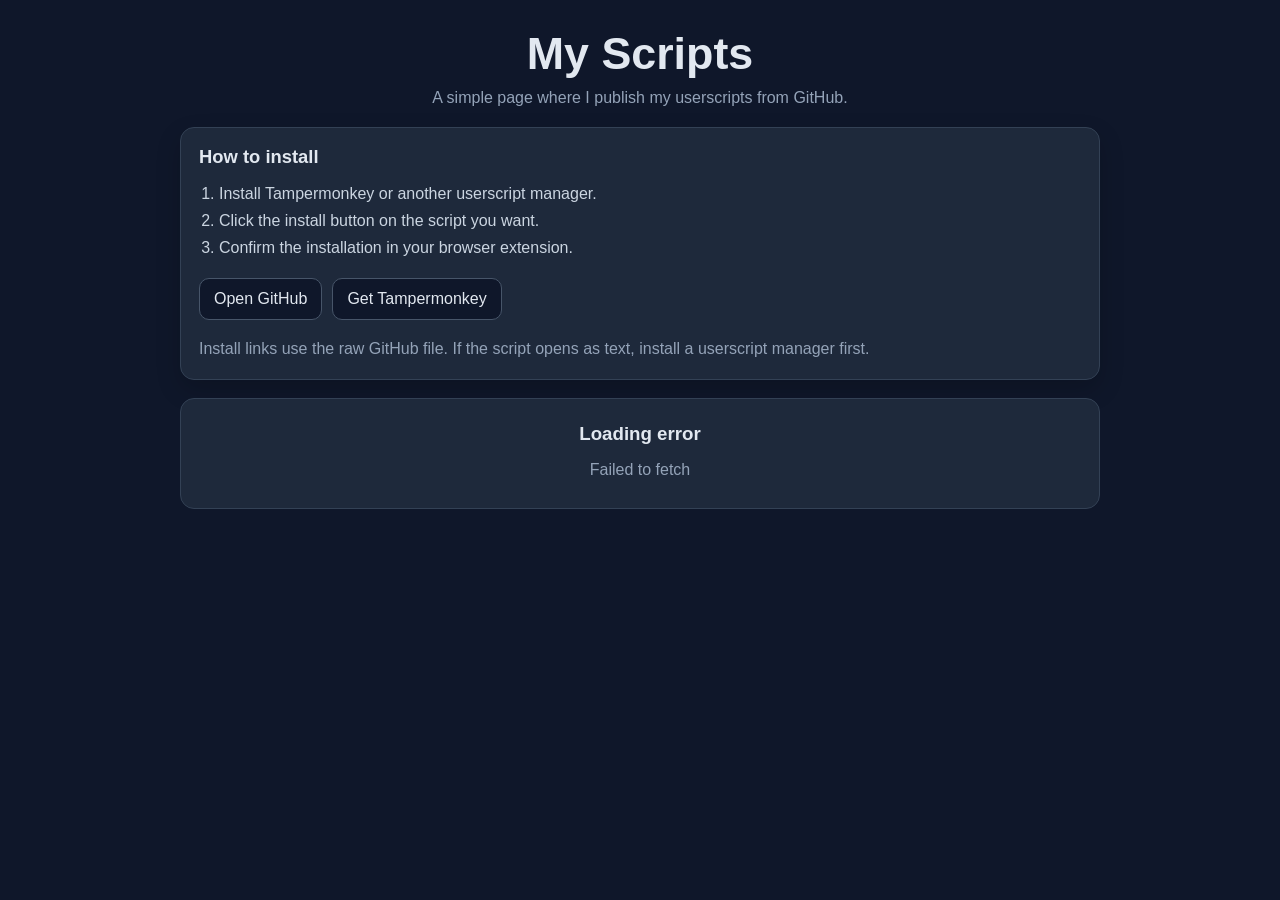
==== commit 46649c0a: "FIX" ====
--- a/index.html
+++ b/index.html
@@ -3,12 +3,9 @@
 <head>
   <meta charset="UTF-8">
   <meta name="viewport" content="width=device-width, initial-scale=1">
-  <meta name="description" content="Simple GitHub catalog for userscripts.">
-  <meta name="theme-color" content="#f6f7fb">
-  <title>MrSnorch Scripts</title>
-  <link rel="preconnect" href="https://fonts.googleapis.com">
-  <link rel="preconnect" href="https://fonts.gstatic.com" crossorigin>
-  <link href="https://fonts.googleapis.com/css2?family=IBM+Plex+Mono:wght@400;500&family=Space+Grotesk:wght@500;700&display=swap" rel="stylesheet">
+  <meta name="description" content="Simple GitHub page for installing my userscripts.">
+  <meta name="theme-color" content="#0f172a">
+  <title>My Scripts</title>
   <link rel="stylesheet" href="styles.css">
   <script defer src="app.js"></script>
 </head>
@@ -18,63 +15,31 @@
   data-scripts-path="files"
   data-owner-name="MrSnorch"
 >
-  <div class="page">
-    <header class="hero">
-      <div class="hero__content">
-        <p class="hero__eyebrow">GitHub userscript catalog</p>
-        <h1 id="repoBrand">MrSnorch Scripts</h1>
-        <p class="hero__lead">
-          A simple page for publishing, browsing, and installing your scripts directly from GitHub.
-        </p>
-      </div>
-
-      <div class="hero__actions">
-        <a class="button button--primary" id="repoLink" href="https://github.com/MrSnorch/scripts" target="_blank" rel="noreferrer">Open GitHub</a>
-        <a class="button button--secondary" href="https://www.tampermonkey.net/" target="_blank" rel="noreferrer">Get Tampermonkey</a>
-      </div>
+  <main class="container">
+    <header class="page-header">
+      <h1>My Scripts</h1>
+      <p class="subtitle">A simple page where I publish my userscripts from GitHub.</p>
     </header>
 
-    <section class="panel toolbar">
-      <div class="toolbar__top">
-        <div class="toolbar__meta">
-          <span id="scriptCount" class="toolbar__count">0 scripts</span>
-          <span class="toolbar__sep">/</span>
-          <span id="publishPath">/files</span>
-        </div>
-
-        <button class="button button--secondary" id="reloadButton" type="button">Reload</button>
+    <section class="info">
+      <h2>How to install</h2>
+      <ol>
+        <li>Install Tampermonkey or another userscript manager.</li>
+        <li>Click the install button on the script you want.</li>
+        <li>Confirm the installation in your browser extension.</li>
+      </ol>
+      <div class="info-links">
+        <a class="link-button" href="https://github.com/MrSnorch/scripts" id="repoLink" target="_blank" rel="noreferrer">Open GitHub</a>
+        <a class="link-button" href="https://www.tampermonkey.net/" target="_blank" rel="noreferrer">Get Tampermonkey</a>
       </div>
-
-      <label class="search-field" for="scriptSearch">
-        <span>Search scripts</span>
-        <input id="scriptSearch" type="search" placeholder="Name, description, target, version">
-      </label>
-
-      <div class="toolbar__bottom">
-        <span id="resultSummary">Loading scripts...</span>
-        <span id="statusNote">Install links open the raw GitHub file. Source links open the repository page.</span>
-      </div>
-
-      <p class="toolbar__note">
-        If a script opens as plain text, install a userscript manager first and try again.
+      <p class="info-note">
+        Install links use the raw GitHub file. If the script opens as text, install a userscript manager first.
       </p>
     </section>
 
-    <main>
-      <div id="scriptGrid" class="script-grid" aria-live="polite"></div>
-    </main>
-
-    <footer class="footer">
-      <p>Drop <code>.user.js</code> files into <code>/files</code>, push to GitHub, and this page will pick them up automatically.</p>
-    </footer>
-  </div>
+    <div id="list" class="list" aria-live="polite">Loading...</div>
+  </main>
 
   <div class="toast" id="toast" role="status" aria-live="polite"></div>
-
-  <noscript>
-    <div class="noscript">
-      <p>This page needs JavaScript to load scripts from GitHub.</p>
-    </div>
-  </noscript>
 </body>
 </html>
--- a/styles.css
+++ b/styles.css
@@ -1,30 +1,9 @@
-:root {
-  --bg: #f6f7fb;
-  --panel: #ffffff;
-  --text: #111827;
-  --muted: #6b7280;
-  --border: #e5e7eb;
-  --accent: #2563eb;
-  --accent-strong: #1d4ed8;
-  --accent-soft: #eff6ff;
-  --mono: "IBM Plex Mono", "Consolas", monospace;
-  --sans: "Space Grotesk", "Segoe UI", sans-serif;
-}
-
-* {
-  box-sizing: border-box;
-}
-
-html {
-  scroll-behavior: smooth;
-}
-
 body {
   margin: 0;
   min-height: 100vh;
-  font-family: var(--sans);
-  color: var(--text);
-  background: var(--bg);
+  background: #0f172a;
+  color: #e2e8f0;
+  font-family: "Segoe UI", Tahoma, sans-serif;
 }
 
 a {
@@ -38,283 +17,193 @@
 }
 
 code {
-  font-family: var(--mono);
-}
-
-.page {
-  width: min(960px, calc(100% - 32px));
+  font-family: Consolas, monospace;
+}
+
+.container {
+  width: min(920px, calc(100% - 32px));
   margin: 0 auto;
-  padding: 32px 0 48px;
-}
-
-.hero {
-  display: flex;
-  align-items: end;
-  justify-content: space-between;
-  gap: 24px;
-  margin-bottom: 24px;
-}
-
-.hero__content {
-  max-width: 620px;
-}
-
-.hero__eyebrow {
-  margin: 0 0 10px;
-  color: var(--muted);
-  font-family: var(--mono);
-  font-size: 0.8rem;
-  letter-spacing: 0.08em;
-  text-transform: uppercase;
-}
-
-.hero h1 {
-  margin: 0;
-  font-size: clamp(2.2rem, 6vw, 3.6rem);
-  line-height: 1;
-  letter-spacing: -0.04em;
-}
-
-.hero__lead {
-  margin: 14px 0 0;
-  max-width: 56ch;
-  color: var(--muted);
-  font-size: 1.02rem;
+  padding: 28px 0 40px;
+}
+
+.page-header {
+  margin-bottom: 20px;
+  text-align: center;
+}
+
+.page-header h1 {
+  margin: 0;
+  font-size: clamp(2rem, 4vw, 2.8rem);
+}
+
+.subtitle {
+  margin: 10px 0 0;
+  color: #94a3b8;
+}
+
+.info,
+.card {
+  background: #1e293b;
+  border: 1px solid #334155;
+  border-radius: 14px;
+  box-shadow: 0 10px 24px rgba(0, 0, 0, 0.18);
+}
+
+.info {
+  padding: 18px;
+  margin-bottom: 18px;
+}
+
+.info h2 {
+  margin: 0 0 12px;
+  font-size: 1.15rem;
+}
+
+.info ol {
+  margin: 0;
+  padding-left: 20px;
+  color: #cbd5e1;
   line-height: 1.7;
 }
 
-.hero__actions {
+.info-links {
   display: flex;
   flex-wrap: wrap;
   gap: 10px;
-}
-
-.panel {
-  background: var(--panel);
-  border: 1px solid var(--border);
-  border-radius: 18px;
-  box-shadow: 0 10px 30px rgba(17, 24, 39, 0.04);
-}
-
-.toolbar {
+  margin-top: 16px;
+}
+
+.info-note {
+  margin: 16px 0 0;
+  color: #94a3b8;
+  line-height: 1.6;
+}
+
+.buttons {
+  display: flex;
+  align-items: center;
+  gap: 12px;
+  flex-wrap: wrap;
+}
+
+.list {
+  display: grid;
+  gap: 14px;
+}
+
+.card {
   padding: 18px;
 }
 
-.toolbar__top,
-.toolbar__bottom {
-  display: flex;
-  align-items: center;
-  justify-content: space-between;
-  gap: 14px;
-  flex-wrap: wrap;
-}
-
-.toolbar__meta,
-.script-card__meta,
-.script-card__actions {
-  display: flex;
-  align-items: center;
-  gap: 10px;
-  flex-wrap: wrap;
-}
-
-.toolbar__count {
-  color: var(--text);
-  font-weight: 700;
-}
-
-.toolbar__sep,
-.toolbar__meta,
-.toolbar__bottom,
-.toolbar__note,
-.script-card__description,
-.script-card__targets,
-.script-card__meta,
-.script-card__file,
-.footer,
-.empty-state p,
-.error-state p {
-  color: var(--muted);
-}
-
-.search-field {
-  display: grid;
-  gap: 8px;
-  margin-top: 16px;
-}
-
-.search-field span {
-  font-size: 0.94rem;
-}
-
-.search-field input {
-  width: 100%;
-  min-height: 48px;
-  padding: 12px 14px;
-  border: 1px solid var(--border);
-  border-radius: 12px;
-  background: #fff;
-  color: var(--text);
-}
-
-.search-field input:focus {
-  outline: 2px solid rgba(37, 99, 235, 0.14);
-  border-color: rgba(37, 99, 235, 0.4);
-}
-
-.toolbar__bottom {
-  margin-top: 14px;
-  font-size: 0.94rem;
-}
-
-.toolbar__note {
-  margin: 12px 0 0;
-  font-size: 0.94rem;
-}
-
-.script-grid {
-  display: grid;
-  grid-template-columns: repeat(auto-fit, minmax(min(100%, 320px), 1fr));
-  gap: 16px;
-  margin-top: 20px;
-}
-
-.script-card,
-.empty-state,
-.error-state {
-  background: var(--panel);
-  border: 1px solid var(--border);
-  border-radius: 18px;
-}
-
-.script-card {
-  padding: 20px;
-}
-
-.script-card__head {
+.card-head {
   display: flex;
   align-items: start;
   justify-content: space-between;
   gap: 14px;
 }
 
-.script-card h2 {
+.card h2 {
   margin: 0;
   font-size: 1.2rem;
-  line-height: 1.2;
-}
-
-.script-card__file {
-  margin: 6px 0 0;
-  font-family: var(--mono);
-  font-size: 0.76rem;
-}
-
-.script-card__version {
+}
+
+.version {
   flex-shrink: 0;
   padding: 6px 10px;
   border-radius: 999px;
-  background: var(--accent-soft);
-  color: var(--accent-strong);
-  font-family: var(--mono);
-  font-size: 0.8rem;
-}
-
-.script-card__description {
+  background: rgba(56, 189, 248, 0.12);
+  color: #7dd3fc;
+  font-size: 0.86rem;
+}
+
+.description {
+  margin: 12px 0 0;
+  color: #cbd5e1;
+  line-height: 1.65;
+}
+
+.meta {
+  display: flex;
+  flex-wrap: wrap;
+  gap: 8px;
   margin: 14px 0 0;
-  line-height: 1.65;
-}
-
-.script-card__targets {
-  margin: 14px 0 0;
-  font-size: 0.94rem;
-  line-height: 1.5;
-}
-
-.script-card__meta {
-  margin-top: 12px;
-  font-family: var(--mono);
+}
+
+.meta span {
+  padding: 4px 8px;
+  border-radius: 999px;
+  background: #0f172a;
+  color: #94a3b8;
   font-size: 0.78rem;
 }
 
-.script-card__actions {
+.targets {
+  margin: 12px 0 0;
+  color: #94a3b8;
+  font-size: 0.92rem;
+  line-height: 1.55;
+}
+
+.buttons {
   margin-top: 16px;
 }
 
-.button {
+.link-button,
+.action-button {
   display: inline-flex;
   align-items: center;
   justify-content: center;
-  min-height: 42px;
+  min-height: 40px;
   padding: 0 14px;
-  border: 1px solid transparent;
-  border-radius: 12px;
+  border: 1px solid #475569;
+  border-radius: 10px;
+  background: #0f172a;
+  color: #e2e8f0;
   cursor: pointer;
-  transition: background 0.18s ease, border-color 0.18s ease, color 0.18s ease;
-}
-
-.button--primary {
-  background: var(--accent);
-  color: #fff;
-}
-
-.button--primary:hover,
-.button--primary:focus-visible {
-  background: var(--accent-strong);
-}
-
-.button--secondary,
-.button--ghost {
-  background: #fff;
-  border-color: var(--border);
-  color: var(--text);
-}
-
-.button--secondary:hover,
-.button--ghost:hover,
-.button--secondary:focus-visible,
-.button--ghost:focus-visible {
-  background: #f9fafb;
-}
-
-.button--ghost {
-  min-height: 40px;
-}
-
-.badge {
-  display: inline-flex;
-  align-items: center;
-  padding: 4px 8px;
-  border-radius: 999px;
-  background: #f3f4f6;
-  color: var(--muted);
-  font-family: var(--mono);
-  font-size: 0.74rem;
-}
-
-.badge--warning {
-  background: #fff7ed;
-  color: #c2410c;
-}
-
-.empty-state,
-.error-state {
-  grid-column: 1 / -1;
-  padding: 32px 20px;
+  transition: background 0.18s ease, border-color 0.18s ease;
+}
+
+.link-button:hover,
+.action-button:hover,
+.link-button:focus-visible,
+.action-button:focus-visible {
+  background: #172033;
+  border-color: #64748b;
+}
+
+.link-button--primary {
+  background: #0ea5e9;
+  border-color: #0ea5e9;
+  color: #082f49;
+  font-weight: 600;
+}
+
+.link-button--primary:hover,
+.link-button--primary:focus-visible {
+  background: #38bdf8;
+  border-color: #38bdf8;
+}
+
+.empty,
+.error {
+  padding: 24px;
   text-align: center;
-}
-
-.empty-state h3,
-.error-state h3 {
-  margin: 0;
-  font-size: 1.3rem;
-}
-
-.empty-state p,
-.error-state p {
-  max-width: 54ch;
-  margin: 12px auto 0;
-  line-height: 1.7;
+  background: #1e293b;
+  border: 1px solid #334155;
+  border-radius: 14px;
+  color: #94a3b8;
+}
+
+.empty h3,
+.error h3 {
+  margin: 0;
+  color: #e2e8f0;
+}
+
+.empty p,
+.error p {
+  margin: 12px 0 0;
+  line-height: 1.65;
 }
 
 .skeleton {
@@ -326,51 +215,39 @@
   content: "";
   position: absolute;
   inset: 0;
-  background: linear-gradient(90deg, transparent, rgba(255, 255, 255, 0.85), transparent);
+  background: linear-gradient(90deg, transparent, rgba(255, 255, 255, 0.05), transparent);
   transform: translateX(-100%);
   animation: shimmer 1.4s infinite;
 }
 
-.skeleton__line {
+.skeleton-line {
   height: 12px;
   border-radius: 999px;
-  background: #eef2f7;
-}
-
-.skeleton__line + .skeleton__line {
+  background: #334155;
+}
+
+.skeleton-line + .skeleton-line {
   margin-top: 12px;
 }
 
-.skeleton__line--title {
-  width: 60%;
+.skeleton-line--title {
+  width: 54%;
   height: 18px;
 }
 
-.skeleton__line--short {
-  width: 72%;
-}
-
-.footer {
-  margin-top: 22px;
-  text-align: center;
-  font-size: 0.94rem;
-  line-height: 1.7;
-}
-
-.toast,
-.noscript {
+.skeleton-line--short {
+  width: 68%;
+}
+
+.toast {
   position: fixed;
   left: 50%;
+  bottom: 20px;
   transform: translateX(-50%);
-  z-index: 20;
-  border-radius: 999px;
-}
-
-.toast {
-  bottom: 20px;
   padding: 10px 14px;
-  background: rgba(17, 24, 39, 0.94);
-  color: #fff;
+  border-radius: 999px;
+  background: rgba(15, 23, 42, 0.95);
+  color: #e2e8f0;
   opacity: 0;
   pointer-events: none;
   transition: opacity 0.2s ease, transform 0.2s ease;
@@ -381,46 +258,26 @@
   transform: translateX(-50%) translateY(-4px);
 }
 
-.noscript {
-  top: 16px;
-  width: min(680px, calc(100% - 24px));
-  padding: 12px 16px;
-  background: #111827;
-  color: #fff;
-}
-
-.noscript p {
-  margin: 0;
-  text-align: center;
-}
-
 @keyframes shimmer {
   to {
     transform: translateX(100%);
   }
 }
 
-@media (max-width: 760px) {
-  .page {
-    width: min(100% - 20px, 960px);
-    padding-top: 22px;
-  }
-
-  .hero {
+@media (max-width: 700px) {
+  .container {
+    width: min(100% - 20px, 920px);
+    padding-top: 20px;
+  }
+
+  .card-head,
+  .buttons {
     flex-direction: column;
-    align-items: start;
-  }
-
-  .hero__actions,
-  .script-card__actions {
+    align-items: stretch;
+  }
+
+  .link-button,
+  .action-button {
     width: 100%;
   }
-
-  .button {
-    width: 100%;
-  }
-
-  .script-card__head {
-    flex-direction: column;
-  }
-}
+}
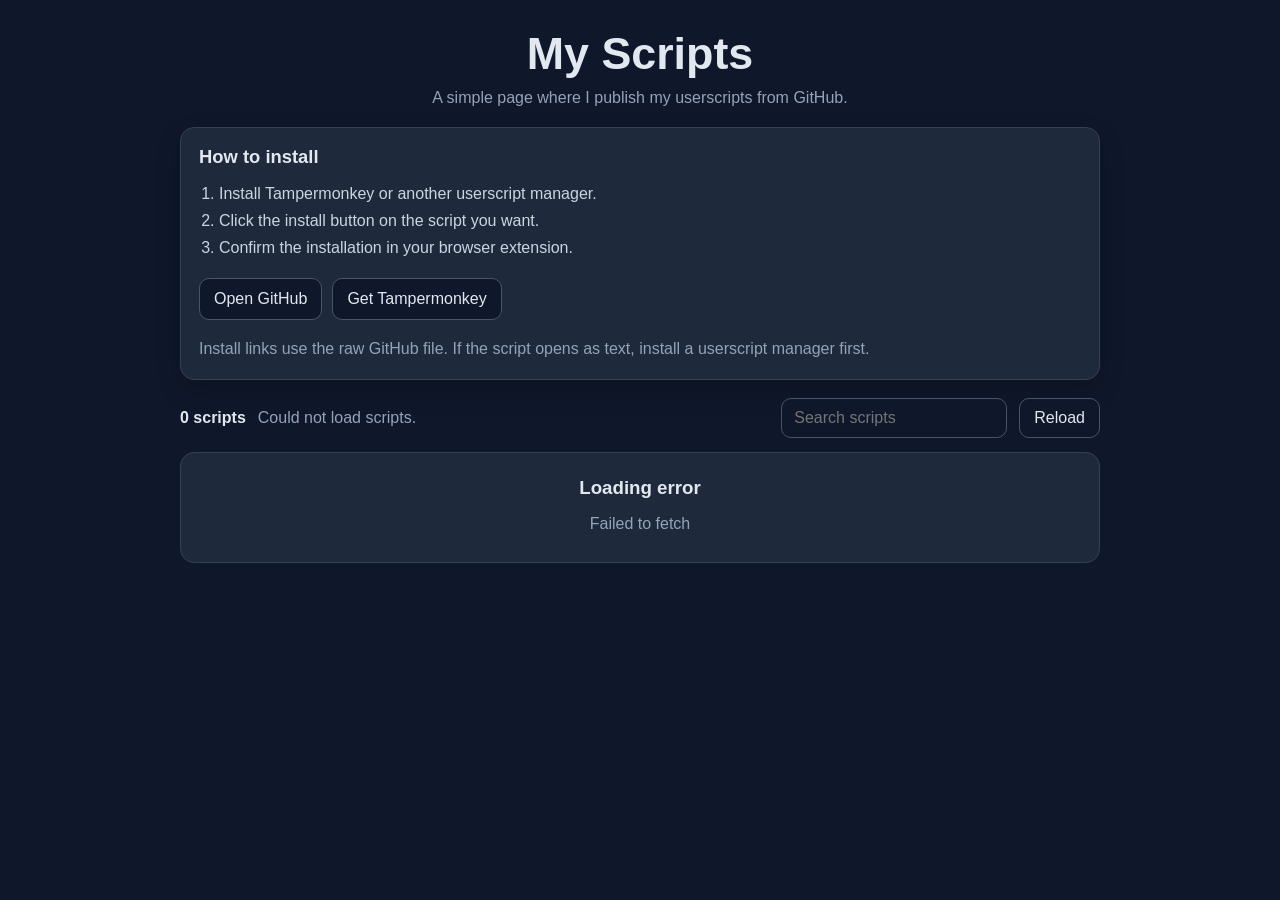
==== commit f1e9ac77: "FIX" ====
--- a/index.html
+++ b/index.html
@@ -37,6 +37,18 @@
       </p>
     </section>
 
+    <section class="list-toolbar">
+      <div class="list-toolbar__meta">
+        <span id="scriptCount">0 scripts</span>
+        <span id="resultSummary">Loading...</span>
+      </div>
+
+      <div class="list-toolbar__actions">
+        <input id="scriptSearch" type="search" placeholder="Search scripts">
+        <button id="reloadButton" class="action-button" type="button">Reload</button>
+      </div>
+    </section>
+
     <div id="list" class="list" aria-live="polite">Loading...</div>
   </main>
 
--- a/styles.css
+++ b/styles.css
@@ -79,11 +79,53 @@
   line-height: 1.6;
 }
 
+.list-toolbar,
 .buttons {
   display: flex;
   align-items: center;
   gap: 12px;
   flex-wrap: wrap;
+}
+
+.list-toolbar {
+  justify-content: space-between;
+  margin-bottom: 14px;
+}
+
+.list-toolbar__meta,
+.list-toolbar__actions {
+  display: flex;
+  align-items: center;
+  gap: 12px;
+  flex-wrap: wrap;
+}
+
+.list-toolbar__meta {
+  color: #94a3b8;
+}
+
+.list-toolbar__meta span:first-child {
+  color: #e2e8f0;
+  font-weight: 600;
+}
+
+.list-toolbar__actions {
+  margin-left: auto;
+}
+
+.list-toolbar__actions input {
+  min-width: 220px;
+  min-height: 40px;
+  padding: 0 12px;
+  border: 1px solid #475569;
+  border-radius: 10px;
+  background: #0f172a;
+  color: #e2e8f0;
+}
+
+.list-toolbar__actions input:focus {
+  outline: 2px solid rgba(56, 189, 248, 0.25);
+  border-color: #38bdf8;
 }
 
 .list {
@@ -270,12 +312,19 @@
     padding-top: 20px;
   }
 
+  .list-toolbar,
+  .list-toolbar__actions,
   .card-head,
   .buttons {
     flex-direction: column;
     align-items: stretch;
   }
 
+  .list-toolbar__actions {
+    width: 100%;
+  }
+
+  .list-toolbar__actions input,
   .link-button,
   .action-button {
     width: 100%;
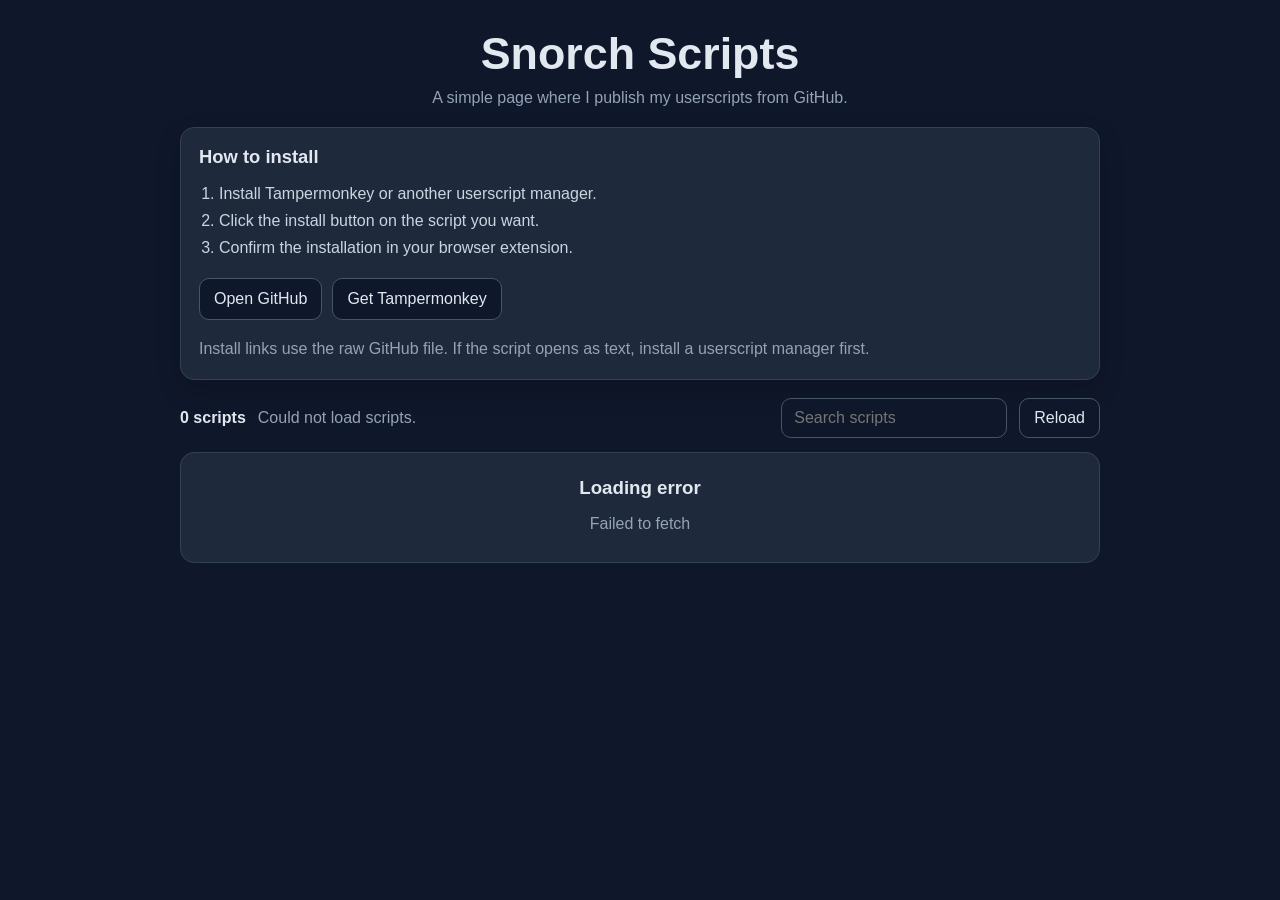
==== commit 8e78bb37: "Update index.html" ====
--- a/index.html
+++ b/index.html
@@ -5,7 +5,7 @@
   <meta name="viewport" content="width=device-width, initial-scale=1">
   <meta name="description" content="Simple GitHub page for installing my userscripts.">
   <meta name="theme-color" content="#0f172a">
-  <title>My Scripts</title>
+  <title>Snorch Scripts</title>
   <link rel="stylesheet" href="styles.css">
   <script defer src="app.js"></script>
 </head>
@@ -17,7 +17,7 @@
 >
   <main class="container">
     <header class="page-header">
-      <h1>My Scripts</h1>
+      <h1>Snorch Scripts</h1>
       <p class="subtitle">A simple page where I publish my userscripts from GitHub.</p>
     </header>
 
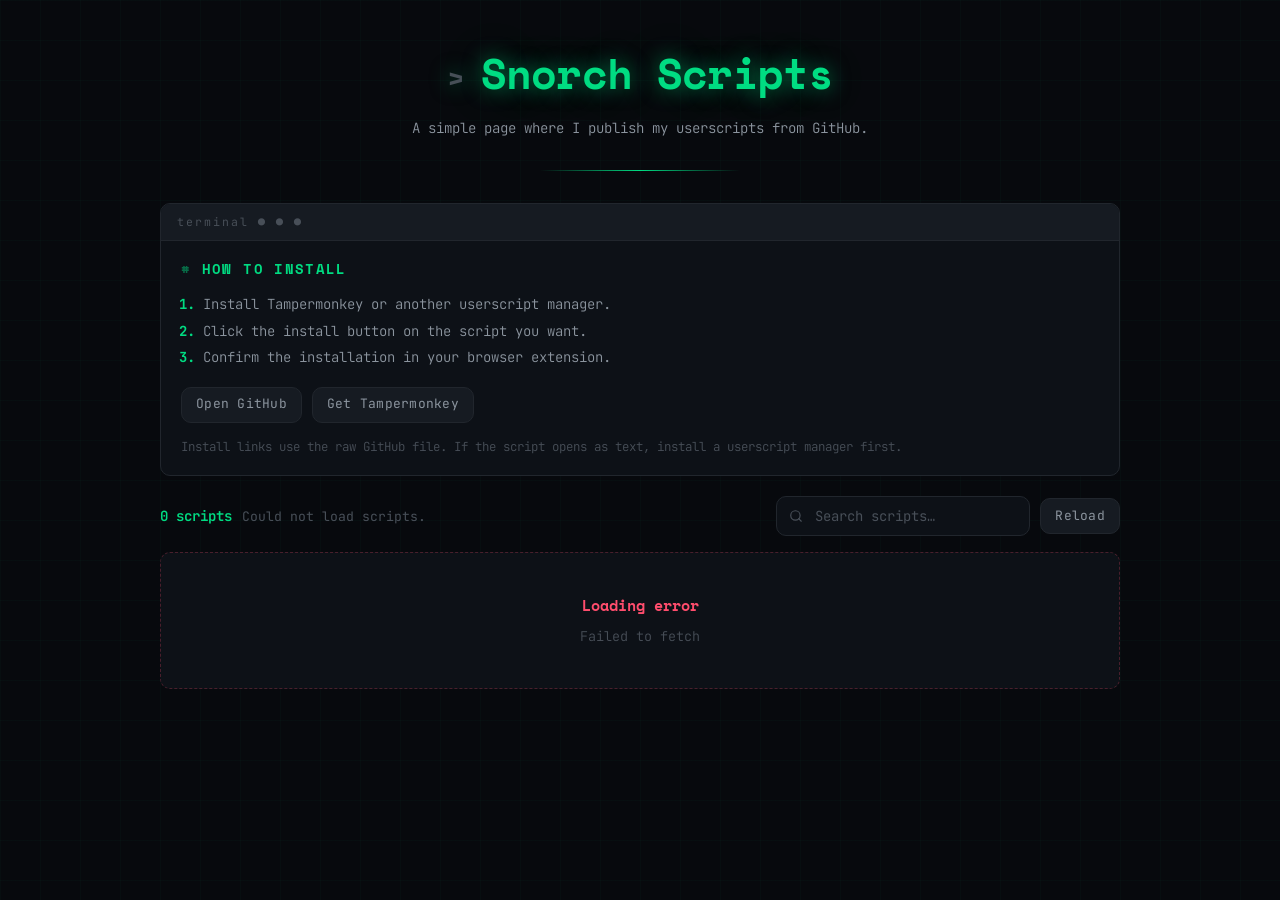
==== commit c4d7e1e0: "Add files via upload" ====
--- a/index.html
+++ b/index.html
@@ -4,7 +4,7 @@
   <meta charset="UTF-8">
   <meta name="viewport" content="width=device-width, initial-scale=1">
   <meta name="description" content="Simple GitHub page for installing my userscripts.">
-  <meta name="theme-color" content="#0f172a">
+  <meta name="theme-color" content="#07090d">
   <title>Snorch Scripts</title>
   <link rel="stylesheet" href="styles.css">
   <script defer src="app.js"></script>
@@ -22,19 +22,21 @@
     </header>
 
     <section class="info">
-      <h2>How to install</h2>
-      <ol>
-        <li>Install Tampermonkey or another userscript manager.</li>
-        <li>Click the install button on the script you want.</li>
-        <li>Confirm the installation in your browser extension.</li>
-      </ol>
-      <div class="info-links">
-        <a class="link-button" href="https://github.com/MrSnorch/scripts" id="repoLink" target="_blank" rel="noreferrer">Open GitHub</a>
-        <a class="link-button" href="https://www.tampermonkey.net/" target="_blank" rel="noreferrer">Get Tampermonkey</a>
+      <div class="info-body">
+        <h2>How to install</h2>
+        <ol>
+          <li>Install Tampermonkey or another userscript manager.</li>
+          <li>Click the install button on the script you want.</li>
+          <li>Confirm the installation in your browser extension.</li>
+        </ol>
+        <div class="info-links">
+          <a class="link-button" href="https://github.com/MrSnorch/scripts" id="repoLink" target="_blank" rel="noreferrer">Open GitHub</a>
+          <a class="link-button" href="https://www.tampermonkey.net/" target="_blank" rel="noreferrer">Get Tampermonkey</a>
+        </div>
+        <p class="info-note">
+          Install links use the raw GitHub file. If the script opens as text, install a userscript manager first.
+        </p>
       </div>
-      <p class="info-note">
-        Install links use the raw GitHub file. If the script opens as text, install a userscript manager first.
-      </p>
     </section>
 
     <section class="list-toolbar">
@@ -44,7 +46,7 @@
       </div>
 
       <div class="list-toolbar__actions">
-        <input id="scriptSearch" type="search" placeholder="Search scripts">
+        <input id="scriptSearch" type="search" placeholder="Search scripts…">
         <button id="reloadButton" class="action-button" type="button">Reload</button>
       </div>
     </section>
--- a/styles.css
+++ b/styles.css
@@ -1,70 +1,150 @@
+@import url('https://fonts.googleapis.com/css2?family=JetBrains+Mono:wght@300;400;500;600;700&family=Space+Mono:wght@400;700&display=swap');
+
+/* ─── Design tokens ─────────────────────────────────────────────── */
+:root {
+  --bg:        #07090d;
+  --bg-2:      #0d1117;
+  --bg-3:      #161b22;
+  --border:    #21262d;
+  --border-hi: #30363d;
+  --accent:    #00dc82;
+  --accent-lo: rgba(0, 220, 130, 0.10);
+  --accent-md: rgba(0, 220, 130, 0.22);
+  --amber:     #f0b429;
+  --amber-lo:  rgba(240, 180, 41, 0.12);
+  --text-1:    #e6edf3;
+  --text-2:    #8b949e;
+  --text-3:    #484f58;
+  --red:       #ff4d6d;
+  --radius:    10px;
+  --font-mono: 'JetBrains Mono', 'Fira Code', 'Consolas', monospace;
+  --font-head: 'Space Mono', monospace;
+}
+
+/* ─── Reset & base ──────────────────────────────────────────────── */
+*, *::before, *::after { box-sizing: border-box; }
+
 body {
   margin: 0;
   min-height: 100vh;
-  background: #0f172a;
-  color: #e2e8f0;
-  font-family: "Segoe UI", Tahoma, sans-serif;
-}
-
-a {
-  color: inherit;
-  text-decoration: none;
-}
-
-button,
-input {
-  font: inherit;
-}
-
-code {
-  font-family: Consolas, monospace;
-}
-
+  background: var(--bg);
+  color: var(--text-1);
+  font-family: var(--font-mono);
+  font-size: 14px;
+  line-height: 1.6;
+  background-image:
+    linear-gradient(rgba(0, 220, 130, 0.025) 1px, transparent 1px),
+    linear-gradient(90deg, rgba(0, 220, 130, 0.025) 1px, transparent 1px);
+  background-size: 40px 40px;
+}
+
+a { color: inherit; text-decoration: none; }
+button, input { font: inherit; }
+code { font-family: var(--font-mono); }
+
+/* ─── Layout ────────────────────────────────────────────────────── */
 .container {
-  width: min(920px, calc(100% - 32px));
+  width: min(960px, calc(100% - 32px));
   margin: 0 auto;
-  padding: 28px 0 40px;
-}
-
+  padding: 40px 0 60px;
+}
+
+/* ─── Page header ───────────────────────────────────────────────── */
 .page-header {
-  margin-bottom: 20px;
   text-align: center;
+  margin-bottom: 32px;
+  padding-bottom: 32px;
+  position: relative;
+}
+
+.page-header::after {
+  content: '';
+  position: absolute;
+  bottom: 0;
+  left: 50%;
+  transform: translateX(-50%);
+  width: 200px;
+  height: 1px;
+  background: linear-gradient(90deg, transparent, var(--accent), transparent);
 }
 
 .page-header h1 {
   margin: 0;
-  font-size: clamp(2rem, 4vw, 2.8rem);
+  font-family: var(--font-head);
+  font-size: clamp(1.8rem, 4vw, 2.6rem);
+  font-weight: 700;
+  letter-spacing: -0.02em;
+  color: var(--accent);
+  text-shadow:
+    0 0 20px rgba(0, 220, 130, 0.55),
+    0 0 60px rgba(0, 220, 130, 0.2);
+  animation: pulse-glow 4s ease-in-out infinite;
+}
+
+.page-header h1::before {
+  content: '> ';
+  color: var(--text-3);
+  font-size: 0.7em;
 }
 
 .subtitle {
   margin: 10px 0 0;
-  color: #94a3b8;
-}
-
-.info,
-.card {
-  background: #1e293b;
-  border: 1px solid #334155;
-  border-radius: 14px;
-  box-shadow: 0 10px 24px rgba(0, 0, 0, 0.18);
-}
-
+  color: var(--text-2);
+  font-size: 0.88rem;
+  font-weight: 300;
+}
+
+@keyframes pulse-glow {
+  0%, 100% { text-shadow: 0 0 20px rgba(0, 220, 130, 0.55), 0 0 60px rgba(0, 220, 130, 0.2); }
+  50%       { text-shadow: 0 0 30px rgba(0, 220, 130, 0.75), 0 0 80px rgba(0, 220, 130, 0.35); }
+}
+
+/* ─── Info panel ────────────────────────────────────────────────── */
 .info {
-  padding: 18px;
-  margin-bottom: 18px;
+  background: var(--bg-2);
+  border: 1px solid var(--border);
+  border-radius: var(--radius);
+  overflow: hidden;
+  margin-bottom: 20px;
+  position: relative;
+}
+
+.info::before {
+  content: 'terminal  ●  ●  ●';
+  display: block;
+  padding: 9px 16px;
+  background: var(--bg-3);
+  border-bottom: 1px solid var(--border);
+  color: var(--text-3);
+  font-size: 0.72rem;
+  letter-spacing: 2px;
+}
+
+.info-body {
+  padding: 18px 20px;
 }
 
 .info h2 {
-  margin: 0 0 12px;
-  font-size: 1.15rem;
-}
+  margin: 0 0 10px;
+  font-family: var(--font-head);
+  font-size: 0.85rem;
+  color: var(--accent);
+  text-transform: uppercase;
+  letter-spacing: 0.1em;
+}
+
+.info h2::before { content: '# '; opacity: 0.45; }
 
 .info ol {
   margin: 0;
-  padding-left: 20px;
-  color: #cbd5e1;
-  line-height: 1.7;
-}
+  padding-left: 22px;
+  color: var(--text-2);
+  line-height: 1.9;
+  font-size: 0.87rem;
+  font-weight: 300;
+}
+
+.info ol li::marker { color: var(--accent); font-weight: 700; }
 
 .info-links {
   display: flex;
@@ -74,259 +154,348 @@
 }
 
 .info-note {
-  margin: 16px 0 0;
-  color: #94a3b8;
-  line-height: 1.6;
-}
-
-.list-toolbar,
-.buttons {
+  margin: 14px 0 0;
+  color: var(--text-3);
+  font-size: 0.78rem;
+  line-height: 1.65;
+  font-weight: 300;
+}
+
+/* ─── Toolbar ───────────────────────────────────────────────────── */
+.list-toolbar {
   display: flex;
   align-items: center;
   gap: 12px;
   flex-wrap: wrap;
-}
-
-.list-toolbar {
   justify-content: space-between;
-  margin-bottom: 14px;
-}
-
-.list-toolbar__meta,
+  margin-bottom: 16px;
+}
+
+.list-toolbar__meta {
+  display: flex;
+  align-items: center;
+  gap: 10px;
+  flex-wrap: wrap;
+  color: var(--text-3);
+  font-size: 0.82rem;
+}
+
+.list-toolbar__meta span:first-child {
+  color: var(--accent);
+  font-weight: 600;
+  font-size: 0.88rem;
+}
+
 .list-toolbar__actions {
   display: flex;
   align-items: center;
-  gap: 12px;
+  gap: 10px;
   flex-wrap: wrap;
-}
-
-.list-toolbar__meta {
-  color: #94a3b8;
-}
-
-.list-toolbar__meta span:first-child {
-  color: #e2e8f0;
-  font-weight: 600;
-}
-
-.list-toolbar__actions {
   margin-left: auto;
 }
 
 .list-toolbar__actions input {
-  min-width: 220px;
-  min-height: 40px;
-  padding: 0 12px;
-  border: 1px solid #475569;
-  border-radius: 10px;
-  background: #0f172a;
-  color: #e2e8f0;
-}
+  min-width: 240px;
+  height: 40px;
+  padding: 0 14px 0 38px;
+  border: 1px solid var(--border);
+  border-radius: var(--radius);
+  background: var(--bg-2);
+  color: var(--text-1);
+  font-size: 0.87rem;
+  font-family: var(--font-mono);
+  transition: border-color 0.18s, box-shadow 0.18s;
+  background-image: url("data:image/svg+xml,%3Csvg xmlns='http://www.w3.org/2000/svg' width='14' height='14' viewBox='0 0 24 24' fill='none' stroke='%23484f58' stroke-width='2' stroke-linecap='round' stroke-linejoin='round'%3E%3Ccircle cx='11' cy='11' r='8'/%3E%3Cline x1='21' y1='21' x2='16.65' y2='16.65'/%3E%3C/svg%3E");
+  background-repeat: no-repeat;
+  background-position: 12px center;
+}
+
+.list-toolbar__actions input::placeholder { color: var(--text-3); }
 
 .list-toolbar__actions input:focus {
-  outline: 2px solid rgba(56, 189, 248, 0.25);
-  border-color: #38bdf8;
-}
-
-.list {
-  display: grid;
-  gap: 14px;
-}
-
-.card {
-  padding: 18px;
-}
-
-.card-head {
-  display: flex;
-  align-items: start;
-  justify-content: space-between;
-  gap: 14px;
-}
-
-.card h2 {
-  margin: 0;
-  font-size: 1.2rem;
-}
-
-.version {
-  flex-shrink: 0;
-  padding: 6px 10px;
-  border-radius: 999px;
-  background: rgba(56, 189, 248, 0.12);
-  color: #7dd3fc;
-  font-size: 0.86rem;
-}
-
-.description {
-  margin: 12px 0 0;
-  color: #cbd5e1;
-  line-height: 1.65;
-}
-
-.meta {
-  display: flex;
-  flex-wrap: wrap;
-  gap: 8px;
-  margin: 14px 0 0;
-}
-
-.meta span {
-  padding: 4px 8px;
-  border-radius: 999px;
-  background: #0f172a;
-  color: #94a3b8;
-  font-size: 0.78rem;
-}
-
-.targets {
-  margin: 12px 0 0;
-  color: #94a3b8;
-  font-size: 0.92rem;
-  line-height: 1.55;
-}
-
-.buttons {
-  margin-top: 16px;
-}
-
+  outline: none;
+  border-color: var(--accent);
+  box-shadow: 0 0 0 3px var(--accent-lo);
+}
+
+/* ─── Buttons ───────────────────────────────────────────────────── */
 .link-button,
 .action-button {
   display: inline-flex;
   align-items: center;
   justify-content: center;
-  min-height: 40px;
+  gap: 6px;
+  height: 36px;
   padding: 0 14px;
-  border: 1px solid #475569;
-  border-radius: 10px;
-  background: #0f172a;
-  color: #e2e8f0;
+  border: 1px solid var(--border);
+  border-radius: var(--radius);
+  background: var(--bg-3);
+  color: var(--text-2);
   cursor: pointer;
-  transition: background 0.18s ease, border-color 0.18s ease;
+  font-size: 0.81rem;
+  font-family: var(--font-mono);
+  font-weight: 400;
+  letter-spacing: 0.02em;
+  transition: background 0.15s, border-color 0.15s, color 0.15s, box-shadow 0.15s;
+  white-space: nowrap;
 }
 
 .link-button:hover,
 .action-button:hover,
 .link-button:focus-visible,
 .action-button:focus-visible {
-  background: #172033;
-  border-color: #64748b;
+  background: var(--bg);
+  border-color: var(--border-hi);
+  color: var(--text-1);
+  outline: none;
 }
 
 .link-button--primary {
-  background: #0ea5e9;
-  border-color: #0ea5e9;
-  color: #082f49;
+  background: var(--accent-lo);
+  border-color: rgba(0, 220, 130, 0.3);
+  color: var(--accent);
   font-weight: 600;
+}
+
+.link-button--primary::before {
+  content: '$';
+  opacity: 0.5;
+  font-weight: 400;
 }
 
 .link-button--primary:hover,
 .link-button--primary:focus-visible {
-  background: #38bdf8;
-  border-color: #38bdf8;
-}
-
+  background: var(--accent-md);
+  border-color: var(--accent);
+  color: var(--accent);
+  box-shadow: 0 0 20px var(--accent-lo);
+}
+
+/* ─── Script list ───────────────────────────────────────────────── */
+.list { display: grid; gap: 10px; }
+
+/* ─── Card ──────────────────────────────────────────────────────── */
+.card {
+  background: var(--bg-2);
+  border: 1px solid var(--border);
+  border-radius: var(--radius);
+  overflow: hidden;
+  transition: border-color 0.2s, box-shadow 0.2s, transform 0.2s;
+  animation: card-in 0.3s ease both;
+}
+
+.card:hover {
+  border-color: rgba(0, 220, 130, 0.25);
+  box-shadow: 0 0 28px rgba(0, 220, 130, 0.06), 0 4px 20px rgba(0,0,0,0.35);
+  transform: translateY(-1px);
+}
+
+.card-top-bar {
+  height: 3px;
+  background: linear-gradient(90deg, var(--accent) 0%, rgba(0,220,130,0.15) 100%);
+  opacity: 0;
+  transition: opacity 0.2s;
+}
+
+.card:hover .card-top-bar { opacity: 1; }
+
+.card-inner { padding: 18px 20px; }
+
+@keyframes card-in {
+  from { opacity: 0; transform: translateY(6px); }
+  to   { opacity: 1; transform: translateY(0); }
+}
+
+/* ─── Card head ─────────────────────────────────────────────────── */
+.card-head {
+  display: flex;
+  align-items: flex-start;
+  justify-content: space-between;
+  gap: 14px;
+}
+
+.card h2 {
+  margin: 0;
+  font-family: var(--font-head);
+  font-size: 1rem;
+  font-weight: 700;
+  color: var(--text-1);
+  letter-spacing: -0.01em;
+}
+
+.version {
+  flex-shrink: 0;
+  padding: 3px 10px;
+  border-radius: 999px;
+  background: var(--amber-lo);
+  border: 1px solid rgba(240, 180, 41, 0.18);
+  color: var(--amber);
+  font-size: 0.73rem;
+  font-weight: 600;
+  letter-spacing: 0.04em;
+  white-space: nowrap;
+}
+
+/* ─── Card body ─────────────────────────────────────────────────── */
+.description {
+  margin: 10px 0 0;
+  color: var(--text-2);
+  line-height: 1.7;
+  font-size: 0.85rem;
+  font-weight: 300;
+}
+
+.meta {
+  display: flex;
+  flex-wrap: wrap;
+  gap: 6px;
+  margin: 12px 0 0;
+}
+
+.meta span {
+  padding: 3px 9px;
+  border-radius: 999px;
+  background: var(--bg);
+  border: 1px solid var(--border);
+  color: var(--text-3);
+  font-size: 0.72rem;
+  letter-spacing: 0.02em;
+}
+
+.targets {
+  margin: 9px 0 0;
+  color: var(--text-3);
+  font-size: 0.79rem;
+  font-weight: 300;
+}
+
+.targets::before {
+  content: '→ ';
+  color: var(--accent);
+  font-weight: 700;
+  opacity: 0.7;
+}
+
+/* ─── Card buttons ──────────────────────────────────────────────── */
+.buttons {
+  display: flex;
+  align-items: center;
+  gap: 8px;
+  flex-wrap: wrap;
+  margin-top: 14px;
+  padding-top: 14px;
+  border-top: 1px solid var(--border);
+}
+
+/* ─── Empty / Error states ──────────────────────────────────────── */
 .empty,
 .error {
-  padding: 24px;
+  padding: 40px 24px;
   text-align: center;
-  background: #1e293b;
-  border: 1px solid #334155;
-  border-radius: 14px;
-  color: #94a3b8;
-}
-
-.empty h3,
-.error h3 {
+  background: var(--bg-2);
+  border: 1px dashed var(--border-hi);
+  border-radius: var(--radius);
+  color: var(--text-3);
+}
+
+.empty h3, .error h3 {
+  margin: 0 0 8px;
+  font-family: var(--font-head);
+  font-size: 0.95rem;
+  color: var(--text-2);
+}
+
+.empty p, .error p {
   margin: 0;
-  color: #e2e8f0;
-}
-
-.empty p,
-.error p {
-  margin: 12px 0 0;
+  font-size: 0.84rem;
   line-height: 1.65;
-}
-
+  font-weight: 300;
+}
+
+.error { border-color: rgba(255, 77, 109, 0.25); }
+.error h3 { color: var(--red); }
+
+/* ─── Skeleton ──────────────────────────────────────────────────── */
 .skeleton {
   position: relative;
   overflow: hidden;
+  background: var(--bg-2);
+  border: 1px solid var(--border);
+  border-radius: var(--radius);
+  padding: 20px;
 }
 
 .skeleton::after {
-  content: "";
+  content: '';
   position: absolute;
   inset: 0;
-  background: linear-gradient(90deg, transparent, rgba(255, 255, 255, 0.05), transparent);
+  background: linear-gradient(90deg, transparent, rgba(0,220,130,0.03), transparent);
   transform: translateX(-100%);
-  animation: shimmer 1.4s infinite;
-}
+  animation: shimmer 1.6s infinite;
+}
+
+@keyframes shimmer { to { transform: translateX(100%); } }
 
 .skeleton-line {
-  height: 12px;
+  height: 11px;
   border-radius: 999px;
-  background: #334155;
-}
-
-.skeleton-line + .skeleton-line {
-  margin-top: 12px;
-}
-
-.skeleton-line--title {
-  width: 54%;
-  height: 18px;
-}
-
-.skeleton-line--short {
-  width: 68%;
-}
-
+  background: var(--bg-3);
+}
+
+.skeleton-line + .skeleton-line { margin-top: 12px; }
+.skeleton-line--title { width: 48%; height: 15px; }
+.skeleton-line--short { width: 68%; }
+
+/* ─── Toast ─────────────────────────────────────────────────────── */
 .toast {
   position: fixed;
   left: 50%;
-  bottom: 20px;
-  transform: translateX(-50%);
-  padding: 10px 14px;
+  bottom: 24px;
+  transform: translateX(-50%) translateY(10px);
+  padding: 9px 18px;
   border-radius: 999px;
-  background: rgba(15, 23, 42, 0.95);
-  color: #e2e8f0;
+  background: var(--bg-3);
+  border: 1px solid var(--border-hi);
+  color: var(--accent);
+  font-size: 0.81rem;
+  font-weight: 500;
+  letter-spacing: 0.03em;
   opacity: 0;
   pointer-events: none;
   transition: opacity 0.2s ease, transform 0.2s ease;
-}
+  box-shadow: 0 8px 32px rgba(0,0,0,0.5), 0 0 20px var(--accent-lo);
+}
+
+.toast::before { content: '✓  '; }
 
 .toast.is-visible {
   opacity: 1;
-  transform: translateX(-50%) translateY(-4px);
-}
-
-@keyframes shimmer {
-  to {
-    transform: translateX(100%);
+  transform: translateX(-50%) translateY(0);
+}
+
+/* ─── Responsive ────────────────────────────────────────────────── */
+@media (max-width: 700px) {
+  body { background-size: 30px 30px; }
+
+  .container {
+    width: min(100% - 20px, 960px);
+    padding-top: 28px;
   }
-}
-
-@media (max-width: 700px) {
-  .container {
-    width: min(100% - 20px, 920px);
-    padding-top: 20px;
-  }
 
   .list-toolbar,
-  .list-toolbar__actions,
-  .card-head,
-  .buttons {
+  .list-toolbar__actions {
     flex-direction: column;
     align-items: stretch;
   }
 
-  .list-toolbar__actions {
-    width: 100%;
-  }
+  .list-toolbar__actions { width: 100%; }
 
   .list-toolbar__actions input,
   .link-button,
   .action-button {
     width: 100%;
+    justify-content: center;
   }
-}
+
+  .buttons { flex-direction: column; }
+}
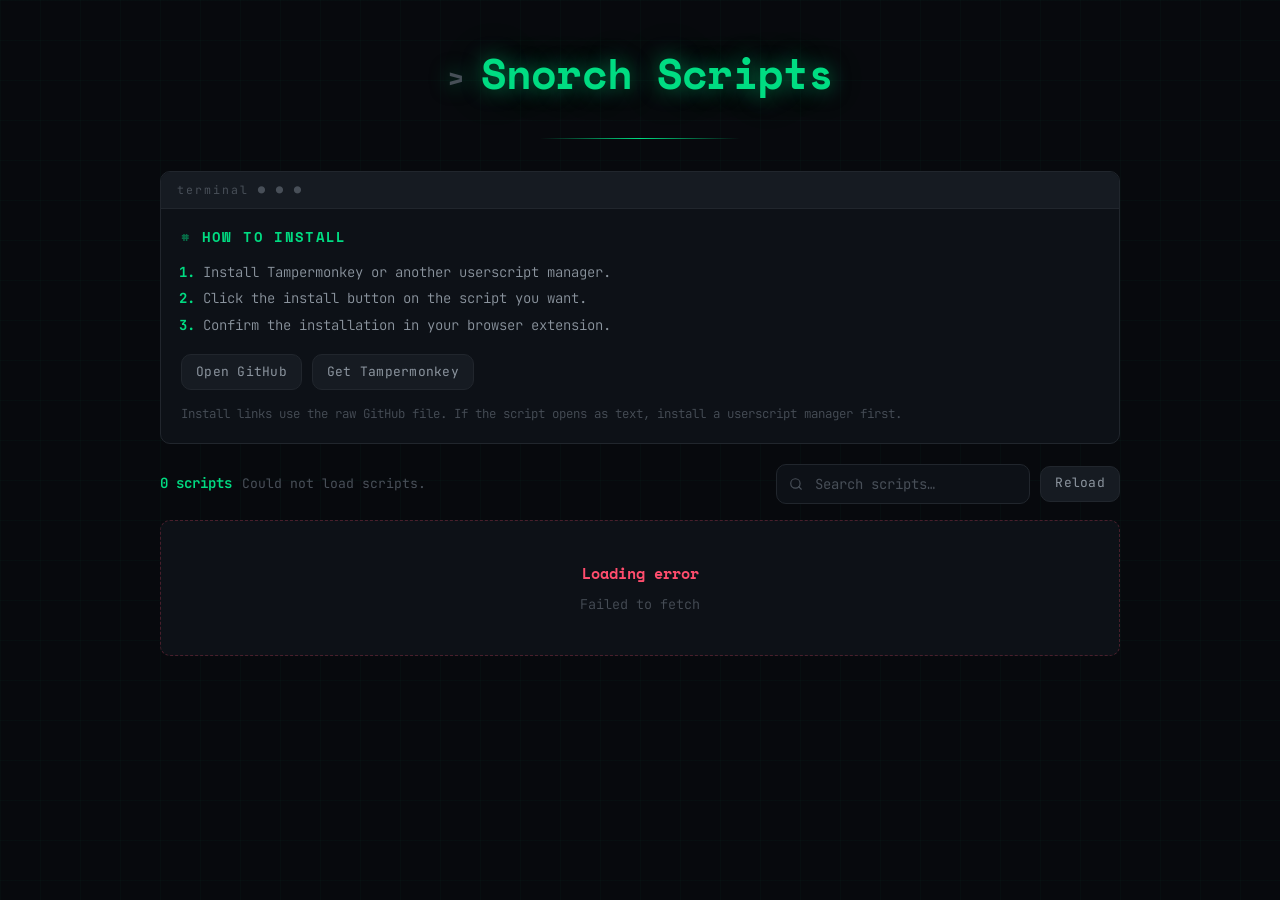
==== commit 845a6cdb: "Update index.html" ====
--- a/index.html
+++ b/index.html
@@ -18,7 +18,6 @@
   <main class="container">
     <header class="page-header">
       <h1>Snorch Scripts</h1>
-      <p class="subtitle">A simple page where I publish my userscripts from GitHub.</p>
     </header>
 
     <section class="info">
